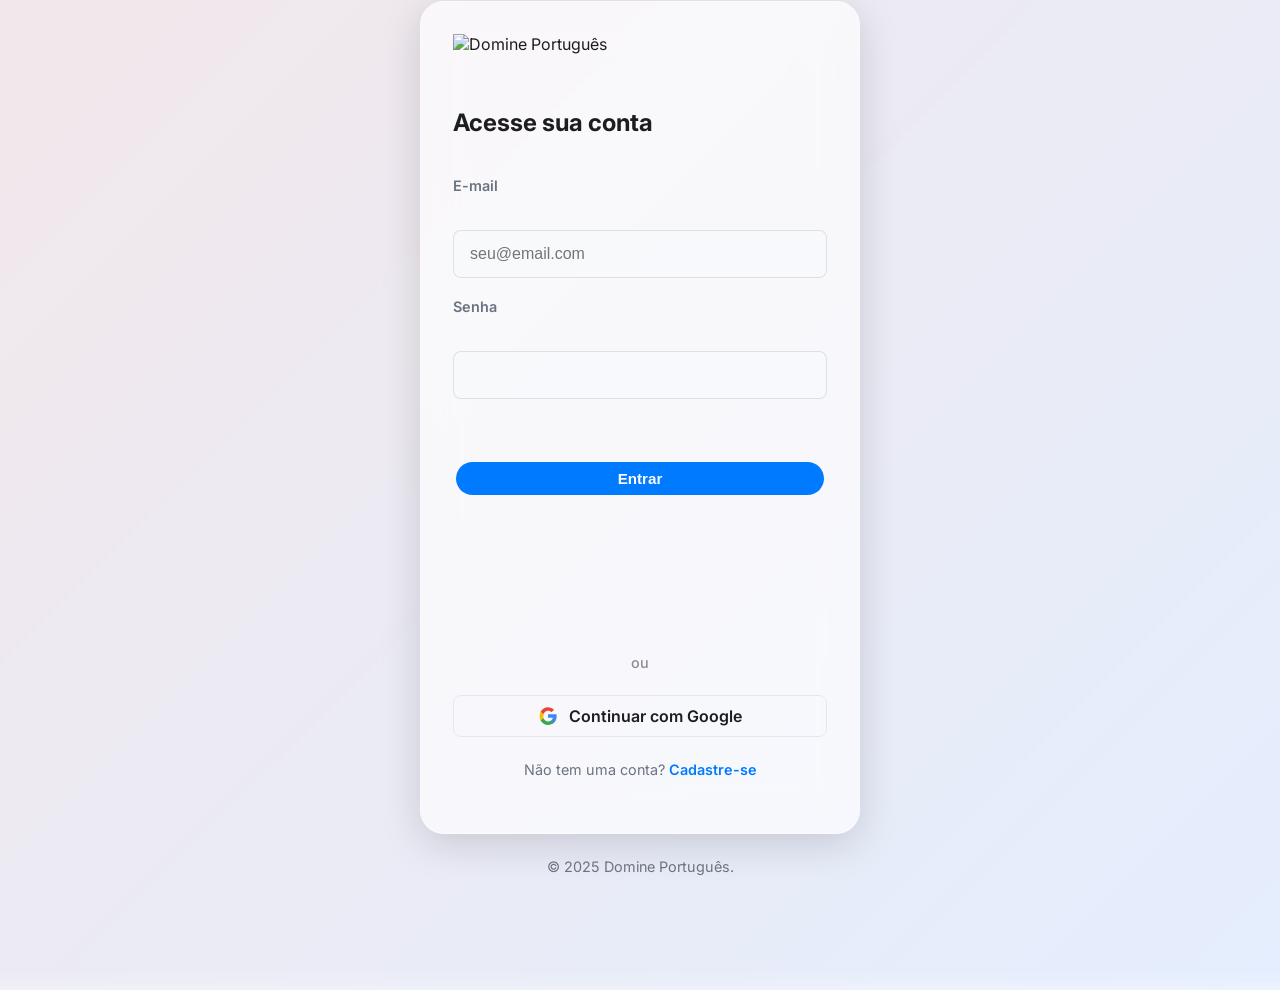
==== login.html @ 1637cabb "1151" ====
<!DOCTYPE html>
<html lang="pt-br">
<head>
  <meta charset="UTF-8"/>
  <meta name="viewport" content="width=device-width, initial-scale=1"/>
  <title>Domine Português - Login</title>
  <link href="https://fonts.googleapis.com/css2?family=Inter:wght@400;500;600;700&display=swap" rel="stylesheet"/>
  
  <style>
    /* --- 
      iOS "26" - GLASS PANEL THEME (v8 - Impeccable & Corrigido)
    --- */

    :root {
      /* Paleta de Cores (Light Theme) */
      --bg-base: #f7f9fc;      /* Fundo da página (Cinza claro) */
      --bg-panel: #ffffff;    /* Fundo dos cards, sidebar */
      --border: #e5e7eb;      /* Borda sutil */
      
      --text-primary: #1d1d1f;   /* Texto (preto iOS) */
      --text-secondary: #6b7280; /* Texto (cinza) */
      
      /* Cor de Destaque (Accent) */
      --accent: #007aff; /* Azul Clássico iOS */
      --accent-hover: #0071e6;
      --accent-light-bg: #f0f7ff; /* Fundo de hover/ativo */

      /* Cores de Feedback */
      --success: #34c759; /* Verde iOS */
      --danger: #ff3b30; /* Vermelho iOS */

      /* Métricas de UI */
      --radius-sm: 8px;
      --radius-md: 12px;
      --radius-lg: 24px; /* Para o painel de login */
      --radius-full: 99px;
      --shadow: 0 4px 12px rgba(0, 0, 0, 0.05), 0 1px 3px rgba(0,0,0,0.08);
      --shadow-glass: 0 10px 40px rgba(0, 0, 0, 0.15);
      --transition: all 0.2s ease-out;
    }

    /* --- Base e Reset --- */
    *, *::before, *::after {
      box-sizing: border-box;
    }

    html, body {
      height: 100%;
    }

    body {
      font-family: 'Inter', -apple-system, BlinkMacSystemFont, "Segoe UI", Roboto, sans-serif;
      margin: 0;
      background-color: var(--bg-base);
      color: var(--text-primary);
      -webkit-font-smoothing: antialiased;
      -moz-osx-font-smoothing: grayscale;
    }

    /* --- LOGIN "GLASS PANEL" (Estilo iOS) --- */
    body#page-login, body#page-register {
      display: flex;
      flex-direction: column; /* Alinha o footer abaixo */
      align-items: center;
      justify-content: center;
      min-height: 100%;
      padding: 24px;
      overflow: hidden; /* Para o painel não vazar */
      position: relative;
    }

    .login-wallpaper {
      position: absolute;
      top: -10%;
      left: -10%;
      width: 120%;
      height: 120%;
      /* Fundo gradiente sutil estilo wallpaper iOS */
      background: linear-gradient(135deg, #f3e7e9 0%, #e3eeff 100%);
      /* Efeito de blur no próprio wallpaper */
      filter: blur(10px);
      z-index: 1;
    }

    .login-glass-panel {
      width: 100%;
      max-width: 440px;
      margin: 0 auto; /* Centraliza */
      position: relative;
      z-index: 2;
      
      /* Efeito "Frosted Glass" (MAIS GLASS) */
      background: rgba(255, 255, 255, 0.65);
      backdrop-filter: blur(25px);
      -webkit-backdrop-filter: blur(25px);
      border: 1px solid rgba(255, 255, 255, 0.4);
      
      border-radius: var(--radius-lg);
      box-shadow: var(--shadow-glass);
      padding: 32px 32px 40px 32px;
    }

    .login-logo {
      display: block;
      height: 50px;
      width: auto;
      margin: 0 auto 24px auto;
      filter: none; /* Logo azul original */
    }

    .hidden { display: none; }

    /* Grupo de formulário para espaçamento correto */
    .login-form {
      padding: 0;
      display: flex;
      flex-direction: column;
      gap: 20px; /* Mais "respiro" entre os campos */
    }

    .form-group {
      display: flex;
      flex-direction: column;
      gap: 8px; /* Espaço entre label e input */
    }

    .login-form label {
      font-weight: 600;
      font-size: 0.9rem;
      color: var(--text-secondary);
    }

    .login-form input {
      padding: 14px 16px;
      border-radius: var(--radius-sm);
      border: 1px solid rgba(0, 0, 0, 0.1);
      font-size: 1rem;
      color: var(--text-primary);
      /* Fundo sutilmente transparente */
      background: rgba(247, 249, 252, 0.8);
      transition: var(--transition);
    }

    .login-form input:focus {
      outline: none;
      background: var(--bg-light);
      border-color: var(--accent);
      box-shadow: 0 0 0 3px rgba(0, 122, 255, 0.2);
    }

    /* Abas (Estilo "Pílula" iOS) */
    .tab-buttons {
      display: grid;
      grid-template-columns: 1fr 1fr;
      background: rgba(229, 231, 235, 0.7);
      border-radius: var(--radius-full);
      padding: 4px;
      margin-bottom: 24px;
    }

    .tab-buttons button {
      background: transparent;
      border: 0;
      border-radius: var(--radius-full);
      padding: 10px 16px;
      font-size: 0.95rem;
      font-weight: 600;
      color: var(--text-secondary);
      cursor: pointer;
      user-select: none;
      transition: var(--transition);
    }

    .tab-buttons button:hover:not(.tab-active) {
      color: var(--text-primary);
    }

    .tab-buttons .tab-active {
      background: var(--bg-light);
      color: var(--text-primary);
      box-shadow: 0 2px 4px rgba(0,0,0,0.05);
    }

    /* --- Botões de Ação --- */
    .btn-primary {
      background: var(--accent);
      color: #ffffff;
      padding: 12px 24px;
      font-weight: 600; /* Peso de fonte iOS */
      font-size: 1rem;
      border-radius: var(--radius-sm);
      border: none;
      cursor: pointer;
      margin-top: 10px;
      user-select: none;
      transition: var(--transition);
    }

    .btn-primary:hover {
      background: var(--accent-hover);
      transform: translateY(-2px);
      box-shadow: 0 4px 15px rgba(0, 122, 255, 0.2);
    }

    .btn-primary:active {
      transform: scale(0.98);
      box-shadow: none;
    }

    /* Botão Google (Corrigido) */
    .btn-google {
      display: flex;
      align-items: center;
      justify-content: center;
      gap: 12px;
      width: 100%;
      padding: 10px 16px;
      background-color: var(--bg-light);
      color: var(--text-primary);
      border: 1px solid var(--border);
      border-radius: var(--radius-sm);
      font-family: 'Roboto', 'Inter', sans-serif;
      font-size: 1rem;
      font-weight: 600;
      cursor: pointer;
      transition: var(--transition);
    }
    .btn-google:hover {
      background-color: var(--bg-base);
      border-color: #b0b0b0;
    }
    .btn-google:active { transform: scale(0.98); }
    .btn-google svg { width: 18px; height: 18px; }

    .form-divider {
      text-align: center;
      color: var(--text-secondary);
      opacity: 0.8;
      margin: 24px 0; /* Espaçamento corrigido */
      font-size: 0.9rem;
      font-weight: 500;
    }

    /* Link para outra página */
    .form-link {
      text-align: center;
      margin-top: 24px;
      font-size: 0.9rem;
      color: var(--text-secondary);
    }
    .form-link a {
      color: var(--accent);
      font-weight: 600;
      text-decoration: none;
    }
    .form-link a:hover {
      text-decoration: underline;
    }

    /* --- Rodapé --- */
    .dp-footer {
      width: 100%;
      text-align: center;
      padding: 24px;
      color: var(--text-secondary);
      font-size: 0.9rem;
      position: relative;
      z-index: 2;
    }
    
    /* --- CSS do APP (para não quebrar o index.html) --- */
    body#page-app {
      background: var(--bg-base); /* Fundo cinza */
      color: var(--text-primary);
    }

    #app {
      display: flex;
      flex-direction: row; /* Sidebar e Conteúdo lado a lado */
      min-height: 100vh; 
      user-select: none;
    }

    .sidebar {
      width: 260px;
      background: var(--bg-panel); /* Branca */
      border-right: 1px solid var(--border);
      display: flex;
      flex-direction: column;
      justify-content: space-between; /* Empurra o footer para baixo */
      padding: 24px 16px;
      height: 100vh;
      position: sticky;
      top: 0; 
      flex-shrink: 0;
    }

    .sidebar-logo {
      display: block;
      height: 48px;
      width: auto;
      margin: 0 auto 32px auto;
      filter: none; /* Logo azul original */
    }

    .sidebar-nav a {
      text-decoration: none;
      color: var(--text-secondary);
      display: flex;
      align-items: center;
      padding: 12px 16px;
      border-radius: var(--radius-sm);
      font-weight: 600;
      font-size: 0.95rem;
      margin-bottom: 8px;
      gap: 12px;
      transition: var(--transition);
      cursor: pointer;
    }
    .sidebar-nav a svg {
      width: 20px;
      height: 20px;
      flex-shrink: 0;
      stroke-width: 2;
    }
    .sidebar-nav a:hover {
      background: var(--bg-base);
      color: var(--text-primary);
    }
    .sidebar-nav a.active {
      background: var(--accent); /* "Pílula" sólida estilo iOS */
      color: #ffffff; /* Texto branco */
      font-weight: 700;
    }

    .sidebar-footer {
      display: flex;
      flex-direction: column;
      gap: 16px;
    }
    .sidebar-profile {
      display: flex;
      align-items: center;
      gap: 12px;
      padding: 8px;
      border-radius: var(--radius-sm);
      transition: var(--transition);
    }
    .sidebar-profile:hover {
      background: var(--bg-base);
    }
    .sidebar-avatar {
      width: 40px;
      height: 40px;
      font-weight: 700;
      font-size: 1.1rem;
      color: #ffffff;
      background: var(--accent);
      border-radius: 50%;
      display: flex;
      align-items: center;
      justify-content: center;
      flex-shrink: 0;
    }
    .sidebar-info {
      display: flex;
      flex-direction: column;
      line-height: 1.4;
      overflow: hidden;
    }
    .sidebar-info .user-name {
      font-weight: 600;
      font-size: 0.9rem;
      color: var(--text-primary);
      white-space: nowrap;
      text-overflow: ellipsis;
      overflow: hidden;
    }
    .sidebar-info .user-role {
      font-size: 0.85rem;
      color: var(--text-secondary);
    }

    .btn-logout {
      background: var(--bg-base);
      color: var(--text-secondary);
      border: 1px solid var(--border);
      border-radius: var(--radius-sm);
      padding: 10px;
      font-weight: 600;
      cursor: pointer;
      transition: var(--transition);
    }
    .btn-logout:hover {
      background: #f0f0f0;
      color: var(--text-primary);
      border-color: #d0d0d0;
    }

    .main-content {
      flex: 1; /* Ocupa todo o espaço restante */
      padding: 48px 64px; /* AREJADO */
      overflow-y: auto;
      max-width: 1200px; /* Limite de largura (Estilo Notion) */
      margin: 0 auto; /* Centraliza o conteúdo */
    }

    .main-header {
      font-size: 2rem; /* Maior */
      font-weight: 700;
      color: var(--text-primary);
      margin-bottom: 32px;
    }

    .dp-card {
      background: var(--bg-light);
      border: 1px solid var(--border);
      border-radius: var(--radius-md);
      padding: 24px;
      margin-bottom: 24px;
      box-shadow: none;
      transition: var(--transition);
    }
    .dp-card:hover {
      border-color: #d0d0d0;
      box-shadow: var(--shadow);
    }
    .dp-card-title {
      font-weight: 600;
      font-size: 1.25rem;
      color: var(--text-primary);
      margin-bottom: 12px;
    }

    .table {
      width: 100%;
      border-collapse: collapse;
      background: var(--bg-light);
      border-radius: var(--radius-md);
      border: 1px solid var(--border);
      font-size: 0.95rem;
      margin-top: 16px;
      overflow: hidden;
    }
    .table th,
    .table td {
      padding: 14px 16px;
      border-bottom: 1px solid var(--border);
      color: var(--text-secondary);
      text-align: left;
    }
    .table th {
      background: var(--bg-base);
      color: var(--text-primary);
      font-weight: 600;
    }
    .table tr:hover {
      background: #fcfcfc;
    }

    .btn,
    .btn-primary,
    .btn-danger {
      padding: 8px 16px;
      border-radius: var(--radius-full);
      font-size: 0.95rem;
      font-weight: 600;
      cursor: pointer;
      border: none;
      margin: 3px;
      user-select: none;
      transition: var(--transition);
    }
    .btn {
      background: var(--accent-light-bg);
      color: var(--accent-hover);
    }
    .btn:hover { background: rgba(0, 122, 255, 0.2); }
    .btn-danger {
      background: rgba(255, 59, 48, 0.1);
      color: var(--danger);
    }
    .btn-danger:hover { background: rgba(255, 59, 48, 0.2); }

    .dp-code-badge {
      background: var(--bg-base);
      color: var(--text-secondary);
      border: 1px solid var(--border);
      font-size: 0.9em;
      font-family: monospace;
      padding: 3px 8px;
      border-radius: 7px;
      font-weight: 600;
    }

    /* --- Responsivo --- */
    @media (max-width: 1024px) {
      .main-content {
        padding: 32px;
        max-width: 100%; /* Ocupa tudo em telas menores */
      }
    }

    @media (max-width: 768px) {
      /* Layout de App vira "Mobile" */
      #app {
        flex-direction: column;
      }
      .sidebar {
        width: 100%;
        height: auto;
        position: static;
        flex-direction: row;
        justify-content: space-between;
        align-items: center;
        padding: 12px 16px;
      }
      .sidebar-logo {
        height: 36px;
        margin: 0;
      }
      .sidebar-footer, .sidebar-nav {
        display: none; /* Esconde para um menu hamburger futuro */
      }
      .main-content {
        padding: 24px 16px;
      }
      .main-header {
        font-size: 1.5rem;
      }

      /* Layout de Login vira "Mobile" */
      body#page-login {
        padding: 0;
      }
      .login-glass-panel {
        max-width: 100%;
        border-radius: 0;
        border: none;
        box-shadow: none;
        min-height: 100vh;
        justify-content: center;
        padding: 24px;
        background: rgba(255, 255, 255, 0.95); /* Menos transparência */
        backdrop-filter: blur(10px);
        -webkit-backdrop-filter: blur(10px);
      }
      .login-wallpaper {
        display: none; /* Remove o fundo complexo em mobile */
      }
    }
  </style>
</head>
<body id="page-login">

  <div class="login-wallpaper"></div>

  <main class="login-glass-panel">
    
    <img src="logo.jpg" alt="Domine Português" class="login-logo"/>
    
    <h2 class="login-title">Acesse sua conta</h2>

      <form id="loginForm" class="login-form" autocomplete="off">
      <div class="form-group">
        <label for="emailLogin">E-mail</label>
      	<input type="email" id="emailLogin" name="emailLogin" required autocomplete="username" placeholder="seu@email.com"/>
      </div>
      <div class="form-group">
        <label for="passwordLogin">Senha</label>
      	<input type="password" id="passwordLogin" name="passwordLogin" required autocomplete="current-password"/>
      </div>
    	<button type="submit" class="btn-primary">Entrar</button>
    	<p class="error-msg" id="loginError"></p>
    </form>
    
    <p class="form-divider">ou</p>

    <button id="googleLoginBtn" class="btn-google">
      <svg width="18" height="18" viewBox="0 0 18 18" fill="none" xmlns="http://www.w3.org/2000/svg">
        <path d="M17.64 9.20455C17.64 8.56682 17.5827 7.95273 17.4764 7.36364H9V10.845H13.8436C13.635 11.97 13.0009 12.9232 12.0477 13.5609V15.8195H14.9564C16.6582 14.2527 17.64 11.9455 17.64 9.20455Z" fill="#4285F4"/>
        <path d="M9 18C11.43 18 13.4673 17.1941 14.9564 15.8195L12.0477 13.5609C11.2418 14.1014 10.2109 14.4205 9 14.4205C6.96273 14.4205 5.22091 13.0173 4.63909 11.1668H1.61636V13.5009C3.10636 16.2659 5.82273 18 9 18Z" fill="#34A853"/>
        <path d="M4.63909 11.1668C4.43091 10.5291 4.31591 9.84545 4.31591 9.13636C4.31591 8.42727 4.43091 7.74364 4.63909 7.10591V4.77182H1.61636C0.973636 6.00273 0.6 7.42591 0.6 9.13636C0.6 10.8468 0.973636 12.2695 1.61636 13.5005L4.63909 11.1668Z" fill="#FBBC05"/>
        <path d="M9 3.85227C10.3273 3.85227 11.5073 4.28818 12.4809 5.20591L15.0218 2.66455C13.4673 1.19727 11.43 0.272727 9 0.272727C5.82273 0.272727 3.10636 2.00727 1.61636 4.77227L4.63909 7.10591C5.22091 5.25545 6.96273 3.85227 9 3.85227Z" fill="#EA4335"/>
      </svg>
      <span>Continuar com Google</span>
    </button>
    
    <p class="form-link">
      Não tem uma conta? <a href="register.html">Cadastre-se</a>
    </p>
  </main>

  <footer class="dp-footer">
    © 2025 Domine Português.
  </footer>
  
  <script type="module" src="js/main.js"></script>
</body>
</html>
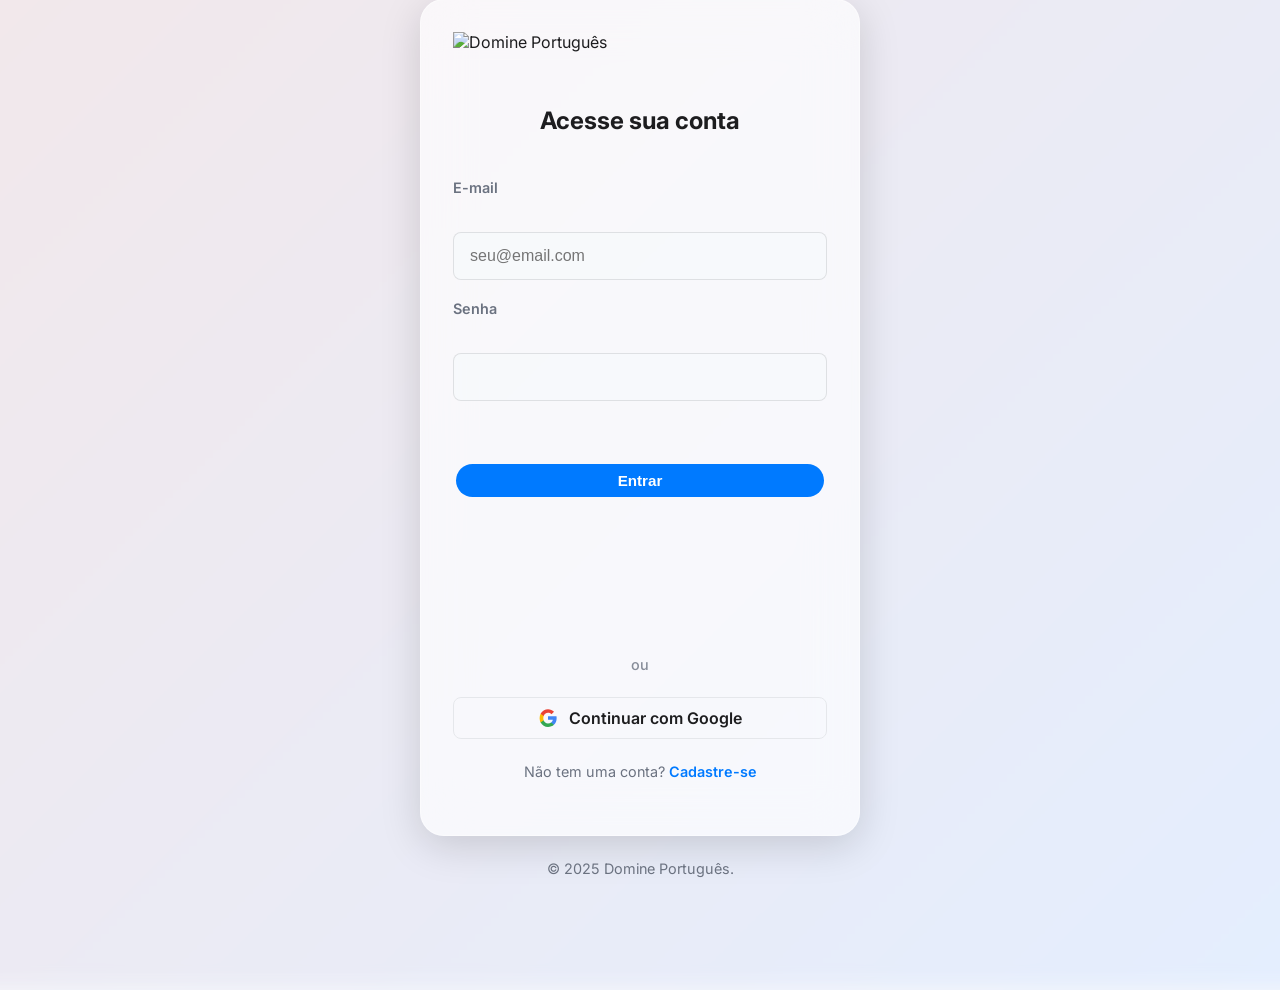
==== commit dcf40e27: "HFH" ====
--- a/login.html
+++ b/login.html
@@ -8,7 +8,7 @@
   
   <style>
     /* --- 
-      iOS "26" - GLASS PANEL THEME (v8 - Impeccable & Corrigido)
+      DESIGN PROFISSIONAL (v9 - CSS Embutido e Corrigido)
     --- */
 
     :root {
@@ -107,6 +107,14 @@
       margin: 0 auto 24px auto;
       filter: none; /* Logo azul original */
     }
+    
+    .login-title {
+      color: var(--text-primary);
+      font-size: 1.5rem;
+      font-weight: 700;
+      text-align: center;
+      margin: 0 0 24px 0;
+    }
 
     .hidden { display: none; }
 
@@ -240,7 +248,7 @@
       font-size: 0.9rem;
       font-weight: 500;
     }
-
+    
     /* Link para outra página */
     .form-link {
       text-align: center;
@@ -551,9 +559,7 @@
     }
   </style>
 </head>
-<body id="page-login">
-
-  <div class="login-wallpaper"></div>
+<body id="page-login"> <div class="login-wallpaper"></div>
 
   <main class="login-glass-panel">
     
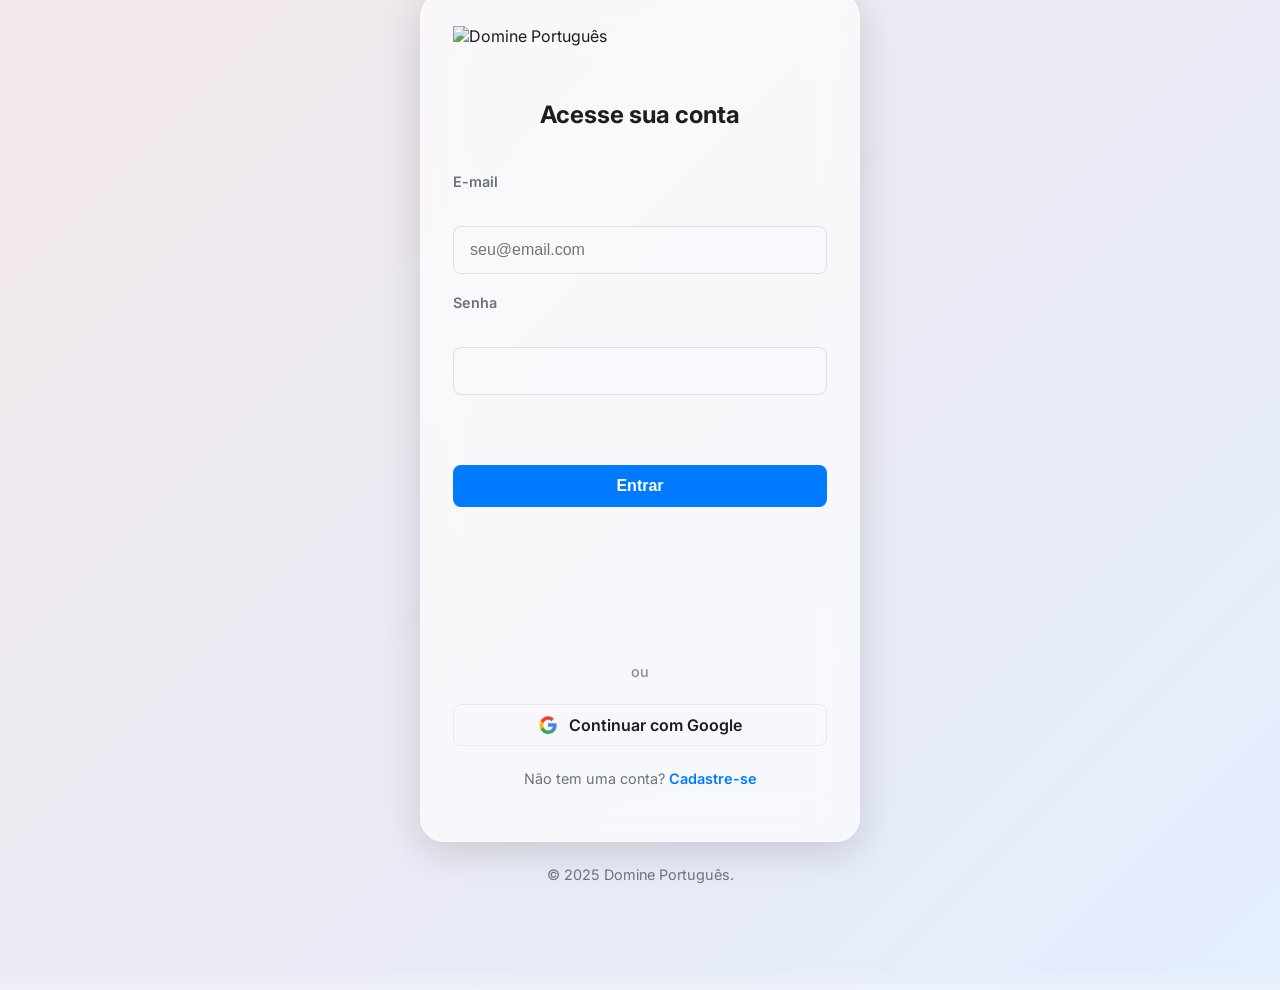
==== commit 144b3f35: "XXX" ====
--- a/login.html
+++ b/login.html
@@ -8,7 +8,7 @@
   
   <style>
     /* --- 
-      DESIGN PROFISSIONAL (v9 - CSS Embutido e Corrigido)
+      DESIGN IMPECÁVEL (v9 - CSS Embutido)
     --- */
 
     :root {
@@ -63,7 +63,7 @@
       flex-direction: column; /* Alinha o footer abaixo */
       align-items: center;
       justify-content: center;
-      min-height: 100%;
+      min-height: 100vh;
       padding: 24px;
       overflow: hidden; /* Para o painel não vazar */
       position: relative;
@@ -276,269 +276,58 @@
       z-index: 2;
     }
     
-    /* --- CSS do APP (para não quebrar o index.html) --- */
-    body#page-app {
-      background: var(--bg-base); /* Fundo cinza */
-      color: var(--text-primary);
-    }
-
-    #app {
-      display: flex;
-      flex-direction: row; /* Sidebar e Conteúdo lado a lado */
-      min-height: 100vh; 
-      user-select: none;
-    }
-
-    .sidebar {
-      width: 260px;
-      background: var(--bg-panel); /* Branca */
-      border-right: 1px solid var(--border);
-      display: flex;
-      flex-direction: column;
-      justify-content: space-between; /* Empurra o footer para baixo */
-      padding: 24px 16px;
-      height: 100vh;
-      position: sticky;
-      top: 0; 
-      flex-shrink: 0;
-    }
-
-    .sidebar-logo {
-      display: block;
-      height: 48px;
-      width: auto;
-      margin: 0 auto 32px auto;
-      filter: none; /* Logo azul original */
-    }
-
-    .sidebar-nav a {
-      text-decoration: none;
-      color: var(--text-secondary);
-      display: flex;
-      align-items: center;
-      padding: 12px 16px;
-      border-radius: var(--radius-sm);
-      font-weight: 600;
-      font-size: 0.95rem;
-      margin-bottom: 8px;
-      gap: 12px;
-      transition: var(--transition);
-      cursor: pointer;
-    }
-    .sidebar-nav a svg {
-      width: 20px;
-      height: 20px;
-      flex-shrink: 0;
-      stroke-width: 2;
-    }
-    .sidebar-nav a:hover {
-      background: var(--bg-base);
-      color: var(--text-primary);
-    }
-    .sidebar-nav a.active {
-      background: var(--accent); /* "Pílula" sólida estilo iOS */
-      color: #ffffff; /* Texto branco */
-      font-weight: 700;
-    }
-
-    .sidebar-footer {
-      display: flex;
-      flex-direction: column;
-      gap: 16px;
-    }
-    .sidebar-profile {
-      display: flex;
-      align-items: center;
-      gap: 12px;
-      padding: 8px;
-      border-radius: var(--radius-sm);
-      transition: var(--transition);
-    }
-    .sidebar-profile:hover {
-      background: var(--bg-base);
-    }
-    .sidebar-avatar {
-      width: 40px;
-      height: 40px;
-      font-weight: 700;
-      font-size: 1.1rem;
-      color: #ffffff;
-      background: var(--accent);
-      border-radius: 50%;
-      display: flex;
-      align-items: center;
-      justify-content: center;
-      flex-shrink: 0;
-    }
-    .sidebar-info {
-      display: flex;
-      flex-direction: column;
-      line-height: 1.4;
-      overflow: hidden;
-    }
-    .sidebar-info .user-name {
-      font-weight: 600;
-      font-size: 0.9rem;
-      color: var(--text-primary);
-      white-space: nowrap;
-      text-overflow: ellipsis;
-      overflow: hidden;
-    }
-    .sidebar-info .user-role {
-      font-size: 0.85rem;
-      color: var(--text-secondary);
-    }
-
-    .btn-logout {
-      background: var(--bg-base);
-      color: var(--text-secondary);
-      border: 1px solid var(--border);
-      border-radius: var(--radius-sm);
-      padding: 10px;
-      font-weight: 600;
-      cursor: pointer;
-      transition: var(--transition);
-    }
-    .btn-logout:hover {
-      background: #f0f0f0;
-      color: var(--text-primary);
-      border-color: #d0d0d0;
-    }
-
-    .main-content {
-      flex: 1; /* Ocupa todo o espaço restante */
-      padding: 48px 64px; /* AREJADO */
-      overflow-y: auto;
-      max-width: 1200px; /* Limite de largura (Estilo Notion) */
-      margin: 0 auto; /* Centraliza o conteúdo */
-    }
-
-    .main-header {
-      font-size: 2rem; /* Maior */
-      font-weight: 700;
-      color: var(--text-primary);
-      margin-bottom: 32px;
-    }
-
-    .dp-card {
-      background: var(--bg-light);
-      border: 1px solid var(--border);
-      border-radius: var(--radius-md);
-      padding: 24px;
-      margin-bottom: 24px;
-      box-shadow: none;
-      transition: var(--transition);
-    }
-    .dp-card:hover {
-      border-color: #d0d0d0;
-      box-shadow: var(--shadow);
-    }
-    .dp-card-title {
-      font-weight: 600;
-      font-size: 1.25rem;
-      color: var(--text-primary);
-      margin-bottom: 12px;
-    }
-
-    .table {
-      width: 100%;
-      border-collapse: collapse;
-      background: var(--bg-light);
-      border-radius: var(--radius-md);
-      border: 1px solid var(--border);
-      font-size: 0.95rem;
-      margin-top: 16px;
-      overflow: hidden;
-    }
+    /* --- CSS do APP (Apenas para este CSS não quebrar) --- */
+    body#page-app { }
+    #app { }
+    .sidebar { }
+    .sidebar-logo { }
+    .sidebar-nav a { }
+    .sidebar-nav a svg { }
+    .sidebar-nav a:hover { }
+    .sidebar-nav a.active { }
+    .sidebar-footer { }
+    .sidebar-profile { }
+    .sidebar-profile:hover { }
+    .sidebar-avatar { }
+    .sidebar-info { }
+    .sidebar-info .user-name { }
+    .sidebar-info .user-role { }
+    .btn-logout { }
+    .btn-logout:hover { }
+    .main-content { }
+    .main-header { }
+    .dp-card { }
+    .dp-card:hover { }
+    .dp-card-title { }
+    .table { }
     .table th,
-    .table td {
-      padding: 14px 16px;
-      border-bottom: 1px solid var(--border);
-      color: var(--text-secondary);
-      text-align: left;
-    }
-    .table th {
-      background: var(--bg-base);
-      color: var(--text-primary);
-      font-weight: 600;
-    }
-    .table tr:hover {
-      background: #fcfcfc;
-    }
-
+    .table td { }
+    .table th { }
+    .table tr:hover { }
     .btn,
     .btn-primary,
-    .btn-danger {
-      padding: 8px 16px;
-      border-radius: var(--radius-full);
-      font-size: 0.95rem;
-      font-weight: 600;
-      cursor: pointer;
-      border: none;
-      margin: 3px;
-      user-select: none;
-      transition: var(--transition);
-    }
-    .btn {
-      background: var(--accent-light-bg);
-      color: var(--accent-hover);
-    }
-    .btn:hover { background: rgba(0, 122, 255, 0.2); }
-    .btn-danger {
-      background: rgba(255, 59, 48, 0.1);
-      color: var(--danger);
-    }
-    .btn-danger:hover { background: rgba(255, 59, 48, 0.2); }
-
-    .dp-code-badge {
-      background: var(--bg-base);
-      color: var(--text-secondary);
-      border: 1px solid var(--border);
-      font-size: 0.9em;
-      font-family: monospace;
-      padding: 3px 8px;
-      border-radius: 7px;
-      font-weight: 600;
-    }
+    .btn-danger { }
+    .btn { }
+    .btn:hover { }
+    .btn-danger { }
+    .btn-danger:hover { }
+    .dp-code-badge { }
 
     /* --- Responsivo --- */
     @media (max-width: 1024px) {
-      .main-content {
-        padding: 32px;
-        max-width: 100%; /* Ocupa tudo em telas menores */
-      }
+      .main-content { }
     }
 
     @media (max-width: 768px) {
-      /* Layout de App vira "Mobile" */
-      #app {
-        flex-direction: column;
-      }
-      .sidebar {
-        width: 100%;
-        height: auto;
-        position: static;
-        flex-direction: row;
-        justify-content: space-between;
-        align-items: center;
-        padding: 12px 16px;
-      }
-      .sidebar-logo {
-        height: 36px;
-        margin: 0;
-      }
-      .sidebar-footer, .sidebar-nav {
-        display: none; /* Esconde para um menu hamburger futuro */
-      }
-      .main-content {
-        padding: 24px 16px;
-      }
-      .main-header {
-        font-size: 1.5rem;
-      }
+      #app { }
+      .sidebar { }
+      .sidebar-logo { }
+      .sidebar-footer, .sidebar-nav { }
+      .main-content { }
+      .main-header { }
 
       /* Layout de Login vira "Mobile" */
-      body#page-login {
+      body#page-login, body#page-register {
         padding: 0;
       }
       .login-glass-panel {
@@ -559,7 +348,9 @@
     }
   </style>
 </head>
-<body id="page-login"> <div class="login-wallpaper"></div>
+<body id="page-login">
+
+  <div class="login-wallpaper"></div>
 
   <main class="login-glass-panel">
     
@@ -601,6 +392,151 @@
     © 2025 Domine Português.
   </footer>
   
-  <script type="module" src="js/main.js"></script>
+  <script type="module">
+    // --- MÓDULO DE FIREBASE ---
+    import { initializeApp } from "https://www.gstatic.com/firebasejs/9.15.0/firebase-app.js";
+    import { 
+      getAuth, 
+      GoogleAuthProvider, 
+      signInWithPopup, 
+      createUserWithEmailAndPassword, 
+      signInWithEmailAndPassword, 
+      signOut, 
+      onAuthStateChanged 
+    } from "https://www.gstatic.com/firebasejs/9.15.0/firebase-auth.js";
+    import { 
+      getFirestore, 
+      doc, 
+      setDoc, 
+      getDoc, 
+      collection, 
+      getDocs, 
+      where, 
+      query, 
+      updateDoc, 
+      arrayUnion 
+    } from "https://www.gstatic.com/firebasejs/9.15.0/firebase-firestore.js";
+
+    const firebaseConfig = {
+      apiKey: "AIzaSyCCiWKDMJ9LkBa_9OLauUNFJ9_TPC60h4o",
+      authDomain: "domine-portugues.firebaseapp.com",
+      projectId: "domine-portugues",
+      storageBucket: "domine-portugues.firebasestorage.app",
+      messagingSenderId: "717323019793",
+      appId: "1:717323019793:web:46c0baaae240b17dbdf3b0",
+      measurementId: "G-WXQNKS0VY7"
+    };
+
+    const fbApp = initializeApp(firebaseConfig);
+    const auth = getAuth(fbApp);
+    const db = getFirestore(fbApp);
+
+    // --- MÓDULO DE STORE (Banco de Dados) ---
+    async function getUserProfile(uid) {
+      const userRef = doc(db, 'users', uid);
+      const userSnap = await getDoc(userRef);
+      return userSnap.exists() ? userSnap.data() : null;
+    }
+
+    async function createUserProfile(uid, name, email, role = 'aluno') {
+      const userRef = doc(db, 'users', uid);
+      await setDoc(userRef, { uid, name, email, role });
+      return { uid, name, email, role };
+    }
+
+    async function findTurmaByCode(code) {
+      const turmasRef = collection(db, 'turmas');
+      const q = query(turmasRef, where('code', '==', code));
+      const querySnapshot = await getDocs(q);
+      if (querySnapshot.empty) return null;
+      const doc = querySnapshot.docs[0];
+      return { id: doc.id, ...doc.data() };
+    }
+
+    async function addUserToTurma(turmaId, uid) {
+      const turmaRef = doc(db, 'turmas', turmaId);
+      await updateDoc(turmaRef, { alunos: arrayUnion(uid) });
+    }
+
+    // --- MÓDULO DE AUTH (Autenticação) ---
+    function onAuthCheck(callback) {
+      return onAuthStateChanged(auth, async (user) => {
+        if (user) {
+          let profile = await getUserProfile(user.uid);
+          if (!profile) {
+            profile = await createUserProfile(user.uid, user.displayName, user.email);
+          }
+          callback(profile);
+        } else {
+          callback(null);
+        }
+      });
+    }
+
+    async function login(email, password) {
+      await signInWithEmailAndPassword(auth, email, password);
+    }
+
+    async function loginWithGoogle() {
+      const provider = new GoogleAuthProvider();
+      const result = await signInWithPopup(auth, provider);
+      const user = result.user;
+      const profile = await getUserProfile(user.uid);
+      
+      if (profile) return null; // Já existe, só logar
+
+      // Usuário novo, pede código da turma
+      const code = prompt(`Bem-vindo, ${user.displayName}!\nÉ seu primeiro acesso.\n\nPor favor, insira o CÓDIGO DA TURMA:`);
+      if (!code) throw new Error('Cadastro cancelado.');
+
+      const turma = await findTurmaByCode(code.trim());
+      if (!turma) throw new Error('Código da turma inválido. Tente novamente.');
+
+      await createUserProfile(user.uid, user.displayName, user.email, 'aluno');
+      await addUserToTurma(turma.id, user.uid);
+      return null;
+    }
+
+    // --- MÓDULO DE MAIN (Lógica da Página) ---
+    document.addEventListener('DOMContentLoaded', () => {
+      if (document.body.id === 'page-login') {
+        initLoginPage();
+      }
+    });
+
+    function initLoginPage() {
+      console.log('Página de Login Carregada');
+      
+      onAuthCheck(user => {
+        if (user) location.href = 'index.html';
+      });
+
+      const loginForm = document.getElementById('loginForm');
+      const googleLoginBtn = document.getElementById('googleLoginBtn');
+      const errLogin = document.getElementById('loginError');
+
+      loginForm.onsubmit = async (e) => {
+        e.preventDefault();
+        errLogin.textContent = '';
+        const email = loginForm.emailLogin.value.trim();
+        const pwd = loginForm.passwordLogin.value.trim();
+        
+        try {
+          await login(email, pwd);
+        } catch (error) {
+          errLogin.textContent = 'Usuário ou senha incorretos.';
+        }
+      };
+      
+      googleLoginBtn.onclick = async () => {
+        errLogin.textContent = '';
+        try {
+          await loginWithGoogle();
+        } catch (error) {
+          errLogin.textContent = error.message;
+        }
+      };
+    }
+  </script>
 </body>
 </html>
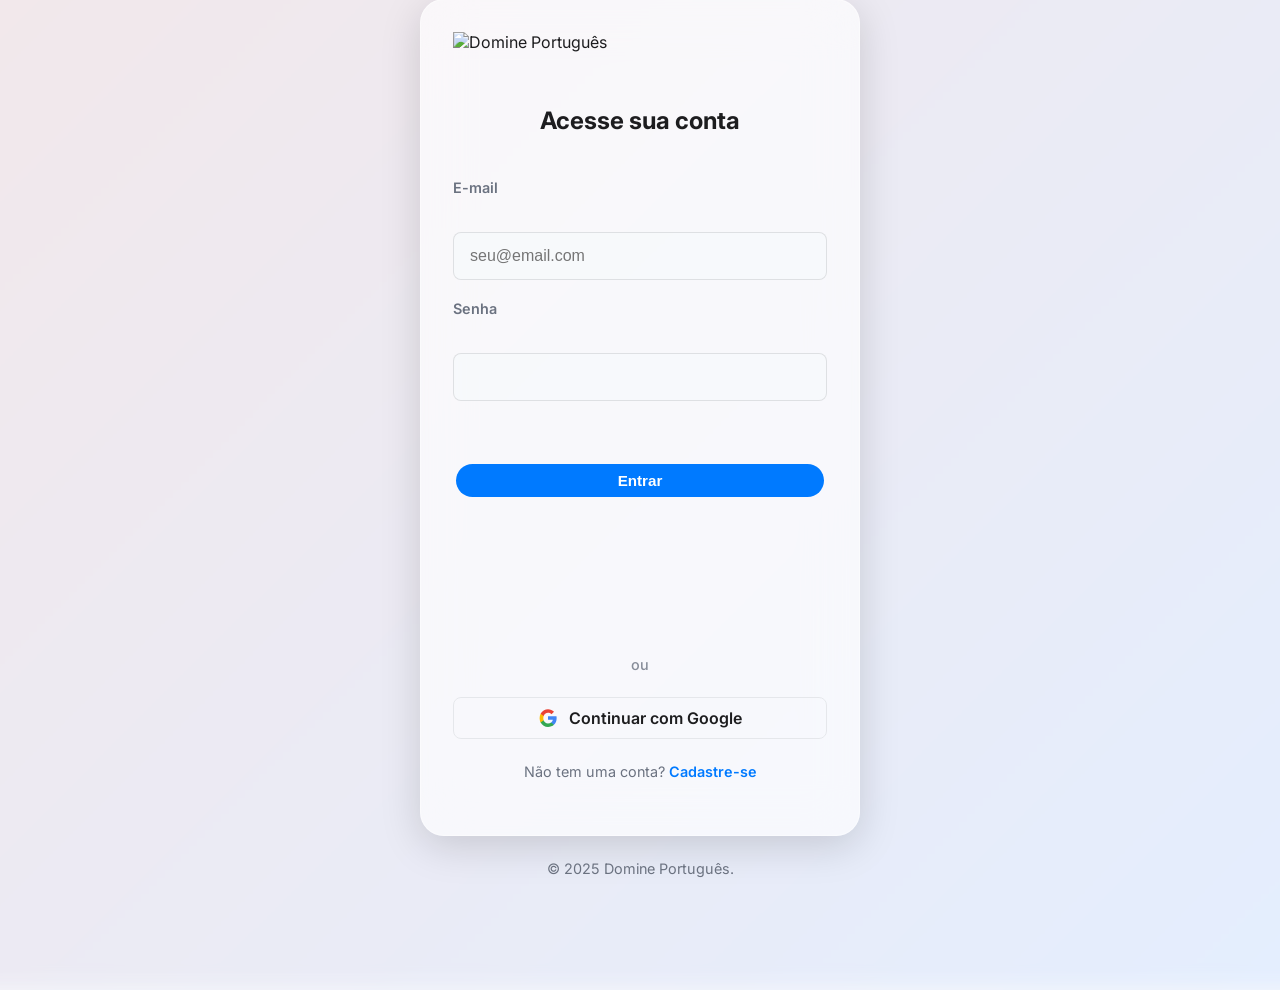
==== commit 58fd8a6c: "aaa" ====
--- a/login.html
+++ b/login.html
@@ -5,348 +5,7 @@
   <meta name="viewport" content="width=device-width, initial-scale=1"/>
   <title>Domine Português - Login</title>
   <link href="https://fonts.googleapis.com/css2?family=Inter:wght@400;500;600;700&display=swap" rel="stylesheet"/>
-  
-  <style>
-    /* --- 
-      DESIGN IMPECÁVEL (v9 - CSS Embutido)
-    --- */
-
-    :root {
-      /* Paleta de Cores (Light Theme) */
-      --bg-base: #f7f9fc;      /* Fundo da página (Cinza claro) */
-      --bg-panel: #ffffff;    /* Fundo dos cards, sidebar */
-      --border: #e5e7eb;      /* Borda sutil */
-      
-      --text-primary: #1d1d1f;   /* Texto (preto iOS) */
-      --text-secondary: #6b7280; /* Texto (cinza) */
-      
-      /* Cor de Destaque (Accent) */
-      --accent: #007aff; /* Azul Clássico iOS */
-      --accent-hover: #0071e6;
-      --accent-light-bg: #f0f7ff; /* Fundo de hover/ativo */
-
-      /* Cores de Feedback */
-      --success: #34c759; /* Verde iOS */
-      --danger: #ff3b30; /* Vermelho iOS */
-
-      /* Métricas de UI */
-      --radius-sm: 8px;
-      --radius-md: 12px;
-      --radius-lg: 24px; /* Para o painel de login */
-      --radius-full: 99px;
-      --shadow: 0 4px 12px rgba(0, 0, 0, 0.05), 0 1px 3px rgba(0,0,0,0.08);
-      --shadow-glass: 0 10px 40px rgba(0, 0, 0, 0.15);
-      --transition: all 0.2s ease-out;
-    }
-
-    /* --- Base e Reset --- */
-    *, *::before, *::after {
-      box-sizing: border-box;
-    }
-
-    html, body {
-      height: 100%;
-    }
-
-    body {
-      font-family: 'Inter', -apple-system, BlinkMacSystemFont, "Segoe UI", Roboto, sans-serif;
-      margin: 0;
-      background-color: var(--bg-base);
-      color: var(--text-primary);
-      -webkit-font-smoothing: antialiased;
-      -moz-osx-font-smoothing: grayscale;
-    }
-
-    /* --- LOGIN "GLASS PANEL" (Estilo iOS) --- */
-    body#page-login, body#page-register {
-      display: flex;
-      flex-direction: column; /* Alinha o footer abaixo */
-      align-items: center;
-      justify-content: center;
-      min-height: 100vh;
-      padding: 24px;
-      overflow: hidden; /* Para o painel não vazar */
-      position: relative;
-    }
-
-    .login-wallpaper {
-      position: absolute;
-      top: -10%;
-      left: -10%;
-      width: 120%;
-      height: 120%;
-      /* Fundo gradiente sutil estilo wallpaper iOS */
-      background: linear-gradient(135deg, #f3e7e9 0%, #e3eeff 100%);
-      /* Efeito de blur no próprio wallpaper */
-      filter: blur(10px);
-      z-index: 1;
-    }
-
-    .login-glass-panel {
-      width: 100%;
-      max-width: 440px;
-      margin: 0 auto; /* Centraliza */
-      position: relative;
-      z-index: 2;
-      
-      /* Efeito "Frosted Glass" (MAIS GLASS) */
-      background: rgba(255, 255, 255, 0.65);
-      backdrop-filter: blur(25px);
-      -webkit-backdrop-filter: blur(25px);
-      border: 1px solid rgba(255, 255, 255, 0.4);
-      
-      border-radius: var(--radius-lg);
-      box-shadow: var(--shadow-glass);
-      padding: 32px 32px 40px 32px;
-    }
-
-    .login-logo {
-      display: block;
-      height: 50px;
-      width: auto;
-      margin: 0 auto 24px auto;
-      filter: none; /* Logo azul original */
-    }
-    
-    .login-title {
-      color: var(--text-primary);
-      font-size: 1.5rem;
-      font-weight: 700;
-      text-align: center;
-      margin: 0 0 24px 0;
-    }
-
-    .hidden { display: none; }
-
-    /* Grupo de formulário para espaçamento correto */
-    .login-form {
-      padding: 0;
-      display: flex;
-      flex-direction: column;
-      gap: 20px; /* Mais "respiro" entre os campos */
-    }
-
-    .form-group {
-      display: flex;
-      flex-direction: column;
-      gap: 8px; /* Espaço entre label e input */
-    }
-
-    .login-form label {
-      font-weight: 600;
-      font-size: 0.9rem;
-      color: var(--text-secondary);
-    }
-
-    .login-form input {
-      padding: 14px 16px;
-      border-radius: var(--radius-sm);
-      border: 1px solid rgba(0, 0, 0, 0.1);
-      font-size: 1rem;
-      color: var(--text-primary);
-      /* Fundo sutilmente transparente */
-      background: rgba(247, 249, 252, 0.8);
-      transition: var(--transition);
-    }
-
-    .login-form input:focus {
-      outline: none;
-      background: var(--bg-light);
-      border-color: var(--accent);
-      box-shadow: 0 0 0 3px rgba(0, 122, 255, 0.2);
-    }
-
-    /* Abas (Estilo "Pílula" iOS) */
-    .tab-buttons {
-      display: grid;
-      grid-template-columns: 1fr 1fr;
-      background: rgba(229, 231, 235, 0.7);
-      border-radius: var(--radius-full);
-      padding: 4px;
-      margin-bottom: 24px;
-    }
-
-    .tab-buttons button {
-      background: transparent;
-      border: 0;
-      border-radius: var(--radius-full);
-      padding: 10px 16px;
-      font-size: 0.95rem;
-      font-weight: 600;
-      color: var(--text-secondary);
-      cursor: pointer;
-      user-select: none;
-      transition: var(--transition);
-    }
-
-    .tab-buttons button:hover:not(.tab-active) {
-      color: var(--text-primary);
-    }
-
-    .tab-buttons .tab-active {
-      background: var(--bg-light);
-      color: var(--text-primary);
-      box-shadow: 0 2px 4px rgba(0,0,0,0.05);
-    }
-
-    /* --- Botões de Ação --- */
-    .btn-primary {
-      background: var(--accent);
-      color: #ffffff;
-      padding: 12px 24px;
-      font-weight: 600; /* Peso de fonte iOS */
-      font-size: 1rem;
-      border-radius: var(--radius-sm);
-      border: none;
-      cursor: pointer;
-      margin-top: 10px;
-      user-select: none;
-      transition: var(--transition);
-    }
-
-    .btn-primary:hover {
-      background: var(--accent-hover);
-      transform: translateY(-2px);
-      box-shadow: 0 4px 15px rgba(0, 122, 255, 0.2);
-    }
-
-    .btn-primary:active {
-      transform: scale(0.98);
-      box-shadow: none;
-    }
-
-    /* Botão Google (Corrigido) */
-    .btn-google {
-      display: flex;
-      align-items: center;
-      justify-content: center;
-      gap: 12px;
-      width: 100%;
-      padding: 10px 16px;
-      background-color: var(--bg-light);
-      color: var(--text-primary);
-      border: 1px solid var(--border);
-      border-radius: var(--radius-sm);
-      font-family: 'Roboto', 'Inter', sans-serif;
-      font-size: 1rem;
-      font-weight: 600;
-      cursor: pointer;
-      transition: var(--transition);
-    }
-    .btn-google:hover {
-      background-color: var(--bg-base);
-      border-color: #b0b0b0;
-    }
-    .btn-google:active { transform: scale(0.98); }
-    .btn-google svg { width: 18px; height: 18px; }
-
-    .form-divider {
-      text-align: center;
-      color: var(--text-secondary);
-      opacity: 0.8;
-      margin: 24px 0; /* Espaçamento corrigido */
-      font-size: 0.9rem;
-      font-weight: 500;
-    }
-    
-    /* Link para outra página */
-    .form-link {
-      text-align: center;
-      margin-top: 24px;
-      font-size: 0.9rem;
-      color: var(--text-secondary);
-    }
-    .form-link a {
-      color: var(--accent);
-      font-weight: 600;
-      text-decoration: none;
-    }
-    .form-link a:hover {
-      text-decoration: underline;
-    }
-
-    /* --- Rodapé --- */
-    .dp-footer {
-      width: 100%;
-      text-align: center;
-      padding: 24px;
-      color: var(--text-secondary);
-      font-size: 0.9rem;
-      position: relative;
-      z-index: 2;
-    }
-    
-    /* --- CSS do APP (Apenas para este CSS não quebrar) --- */
-    body#page-app { }
-    #app { }
-    .sidebar { }
-    .sidebar-logo { }
-    .sidebar-nav a { }
-    .sidebar-nav a svg { }
-    .sidebar-nav a:hover { }
-    .sidebar-nav a.active { }
-    .sidebar-footer { }
-    .sidebar-profile { }
-    .sidebar-profile:hover { }
-    .sidebar-avatar { }
-    .sidebar-info { }
-    .sidebar-info .user-name { }
-    .sidebar-info .user-role { }
-    .btn-logout { }
-    .btn-logout:hover { }
-    .main-content { }
-    .main-header { }
-    .dp-card { }
-    .dp-card:hover { }
-    .dp-card-title { }
-    .table { }
-    .table th,
-    .table td { }
-    .table th { }
-    .table tr:hover { }
-    .btn,
-    .btn-primary,
-    .btn-danger { }
-    .btn { }
-    .btn:hover { }
-    .btn-danger { }
-    .btn-danger:hover { }
-    .dp-code-badge { }
-
-    /* --- Responsivo --- */
-    @media (max-width: 1024px) {
-      .main-content { }
-    }
-
-    @media (max-width: 768px) {
-      #app { }
-      .sidebar { }
-      .sidebar-logo { }
-      .sidebar-footer, .sidebar-nav { }
-      .main-content { }
-      .main-header { }
-
-      /* Layout de Login vira "Mobile" */
-      body#page-login, body#page-register {
-        padding: 0;
-      }
-      .login-glass-panel {
-        max-width: 100%;
-        border-radius: 0;
-        border: none;
-        box-shadow: none;
-        min-height: 100vh;
-        justify-content: center;
-        padding: 24px;
-        background: rgba(255, 255, 255, 0.95); /* Menos transparência */
-        backdrop-filter: blur(10px);
-        -webkit-backdrop-filter: blur(10px);
-      }
-      .login-wallpaper {
-        display: none; /* Remove o fundo complexo em mobile */
-      }
-    }
-  </style>
+  <link rel="stylesheet" href="style.css"/>
 </head>
 <body id="page-login">
 
@@ -392,151 +51,6 @@
     © 2025 Domine Português.
   </footer>
   
-  <script type="module">
-    // --- MÓDULO DE FIREBASE ---
-    import { initializeApp } from "https://www.gstatic.com/firebasejs/9.15.0/firebase-app.js";
-    import { 
-      getAuth, 
-      GoogleAuthProvider, 
-      signInWithPopup, 
-      createUserWithEmailAndPassword, 
-      signInWithEmailAndPassword, 
-      signOut, 
-      onAuthStateChanged 
-    } from "https://www.gstatic.com/firebasejs/9.15.0/firebase-auth.js";
-    import { 
-      getFirestore, 
-      doc, 
-      setDoc, 
-      getDoc, 
-      collection, 
-      getDocs, 
-      where, 
-      query, 
-      updateDoc, 
-      arrayUnion 
-    } from "https://www.gstatic.com/firebasejs/9.15.0/firebase-firestore.js";
-
-    const firebaseConfig = {
-      apiKey: "AIzaSyCCiWKDMJ9LkBa_9OLauUNFJ9_TPC60h4o",
-      authDomain: "domine-portugues.firebaseapp.com",
-      projectId: "domine-portugues",
-      storageBucket: "domine-portugues.firebasestorage.app",
-      messagingSenderId: "717323019793",
-      appId: "1:717323019793:web:46c0baaae240b17dbdf3b0",
-      measurementId: "G-WXQNKS0VY7"
-    };
-
-    const fbApp = initializeApp(firebaseConfig);
-    const auth = getAuth(fbApp);
-    const db = getFirestore(fbApp);
-
-    // --- MÓDULO DE STORE (Banco de Dados) ---
-    async function getUserProfile(uid) {
-      const userRef = doc(db, 'users', uid);
-      const userSnap = await getDoc(userRef);
-      return userSnap.exists() ? userSnap.data() : null;
-    }
-
-    async function createUserProfile(uid, name, email, role = 'aluno') {
-      const userRef = doc(db, 'users', uid);
-      await setDoc(userRef, { uid, name, email, role });
-      return { uid, name, email, role };
-    }
-
-    async function findTurmaByCode(code) {
-      const turmasRef = collection(db, 'turmas');
-      const q = query(turmasRef, where('code', '==', code));
-      const querySnapshot = await getDocs(q);
-      if (querySnapshot.empty) return null;
-      const doc = querySnapshot.docs[0];
-      return { id: doc.id, ...doc.data() };
-    }
-
-    async function addUserToTurma(turmaId, uid) {
-      const turmaRef = doc(db, 'turmas', turmaId);
-      await updateDoc(turmaRef, { alunos: arrayUnion(uid) });
-    }
-
-    // --- MÓDULO DE AUTH (Autenticação) ---
-    function onAuthCheck(callback) {
-      return onAuthStateChanged(auth, async (user) => {
-        if (user) {
-          let profile = await getUserProfile(user.uid);
-          if (!profile) {
-            profile = await createUserProfile(user.uid, user.displayName, user.email);
-          }
-          callback(profile);
-        } else {
-          callback(null);
-        }
-      });
-    }
-
-    async function login(email, password) {
-      await signInWithEmailAndPassword(auth, email, password);
-    }
-
-    async function loginWithGoogle() {
-      const provider = new GoogleAuthProvider();
-      const result = await signInWithPopup(auth, provider);
-      const user = result.user;
-      const profile = await getUserProfile(user.uid);
-      
-      if (profile) return null; // Já existe, só logar
-
-      // Usuário novo, pede código da turma
-      const code = prompt(`Bem-vindo, ${user.displayName}!\nÉ seu primeiro acesso.\n\nPor favor, insira o CÓDIGO DA TURMA:`);
-      if (!code) throw new Error('Cadastro cancelado.');
-
-      const turma = await findTurmaByCode(code.trim());
-      if (!turma) throw new Error('Código da turma inválido. Tente novamente.');
-
-      await createUserProfile(user.uid, user.displayName, user.email, 'aluno');
-      await addUserToTurma(turma.id, user.uid);
-      return null;
-    }
-
-    // --- MÓDULO DE MAIN (Lógica da Página) ---
-    document.addEventListener('DOMContentLoaded', () => {
-      if (document.body.id === 'page-login') {
-        initLoginPage();
-      }
-    });
-
-    function initLoginPage() {
-      console.log('Página de Login Carregada');
-      
-      onAuthCheck(user => {
-        if (user) location.href = 'index.html';
-      });
-
-      const loginForm = document.getElementById('loginForm');
-      const googleLoginBtn = document.getElementById('googleLoginBtn');
-      const errLogin = document.getElementById('loginError');
-
-      loginForm.onsubmit = async (e) => {
-        e.preventDefault();
-        errLogin.textContent = '';
-        const email = loginForm.emailLogin.value.trim();
-        const pwd = loginForm.passwordLogin.value.trim();
-        
-        try {
-          await login(email, pwd);
-        } catch (error) {
-          errLogin.textContent = 'Usuário ou senha incorretos.';
-        }
-      };
-      
-      googleLoginBtn.onclick = async () => {
-        errLogin.textContent = '';
-        try {
-          await loginWithGoogle();
-        } catch (error) {
-          errLogin.textContent = error.message;
-        }
-      };
-    }
-  </script>
+  <script type="module" src="js/main.js"></script>
 </body>
 </html>
--- a/style.css
+++ b/style.css
@@ -0,0 +1,555 @@
+/* --- 
+  DESIGN IMPECÁVEL (v9 - CSS Externo)
+--- */
+
+:root {
+  /* Paleta de Cores (Light Theme) */
+  --bg-base: #f7f9fc;      /* Fundo da página (Cinza claro) */
+  --bg-panel: #ffffff;    /* Fundo dos cards, sidebar */
+  --border: #e5e7eb;      /* Borda sutil */
+  
+  --text-primary: #1d1d1f;   /* Texto (preto iOS) */
+  --text-secondary: #6b7280; /* Texto (cinza) */
+  
+  /* Cor de Destaque (Accent) */
+  --accent: #007aff; /* Azul Clássico iOS */
+  --accent-hover: #0071e6;
+  --accent-light-bg: #f0f7ff; /* Fundo de hover/ativo */
+
+  /* Cores de Feedback */
+  --success: #34c759; /* Verde iOS */
+  --danger: #ff3b30; /* Vermelho iOS */
+
+  /* Métricas de UI */
+  --radius-sm: 8px;
+  --radius-md: 12px;
+  --radius-lg: 24px; /* Para o painel de login */
+  --radius-full: 99px;
+  --shadow: 0 4px 12px rgba(0, 0, 0, 0.05), 0 1px 3px rgba(0,0,0,0.08);
+  --shadow-glass: 0 10px 40px rgba(0, 0, 0, 0.15);
+  --transition: all 0.2s ease-out;
+}
+
+/* --- Base e Reset --- */
+*, *::before, *::after {
+  box-sizing: border-box;
+}
+
+html, body {
+  height: 100%;
+}
+
+body {
+  font-family: 'Inter', -apple-system, BlinkMacSystemFont, "Segoe UI", Roboto, sans-serif;
+  margin: 0;
+  background-color: var(--bg-base);
+  color: var(--text-primary);
+  -webkit-font-smoothing: antialiased;
+  -moz-osx-font-smoothing: grayscale;
+}
+
+/* --- LOGIN "GLASS PANEL" (Estilo iOS) --- */
+body#page-login, body#page-register {
+  display: flex;
+  flex-direction: column; /* Alinha o footer abaixo */
+  align-items: center;
+  justify-content: center;
+  min-height: 100%;
+  padding: 24px;
+  overflow: hidden; /* Para o painel não vazar */
+  position: relative;
+}
+
+.login-wallpaper {
+  position: absolute;
+  top: -10%;
+  left: -10%;
+  width: 120%;
+  height: 120%;
+  /* Fundo gradiente sutil estilo wallpaper iOS */
+  background: linear-gradient(135deg, #f3e7e9 0%, #e3eeff 100%);
+  /* Efeito de blur no próprio wallpaper */
+  filter: blur(10px);
+  z-index: 1;
+}
+
+.login-glass-panel {
+  width: 100%;
+  max-width: 440px;
+  margin: 0 auto; /* Centraliza */
+  position: relative;
+  z-index: 2;
+  
+  /* Efeito "Frosted Glass" (MAIS GLASS) */
+  background: rgba(255, 255, 255, 0.65);
+  backdrop-filter: blur(25px);
+  -webkit-backdrop-filter: blur(25px);
+  border: 1px solid rgba(255, 255, 255, 0.4);
+  
+  border-radius: var(--radius-lg);
+  box-shadow: var(--shadow-glass);
+  padding: 32px 32px 40px 32px;
+}
+
+.login-logo {
+  display: block;
+  height: 50px;
+  width: auto;
+  margin: 0 auto 24px auto;
+  filter: none; /* Logo azul original */
+}
+
+.login-title {
+  color: var(--text-primary);
+  font-size: 1.5rem;
+  font-weight: 700;
+  text-align: center;
+  margin: 0 0 24px 0;
+}
+
+.hidden { display: none; }
+
+/* Grupo de formulário para espaçamento correto */
+.login-form {
+  padding: 0;
+  display: flex;
+  flex-direction: column;
+  gap: 20px; /* Mais "respiro" entre os campos */
+}
+
+.form-group {
+  display: flex;
+  flex-direction: column;
+  gap: 8px; /* Espaço entre label e input */
+}
+
+.login-form label {
+  font-weight: 600;
+  font-size: 0.9rem;
+  color: var(--text-secondary);
+}
+
+.login-form input {
+  padding: 14px 16px;
+  border-radius: var(--radius-sm);
+  border: 1px solid rgba(0, 0, 0, 0.1);
+  font-size: 1rem;
+  color: var(--text-primary);
+  /* Fundo sutilmente transparente */
+  background: rgba(247, 249, 252, 0.8);
+  transition: var(--transition);
+}
+
+.login-form input:focus {
+  outline: none;
+  background: var(--bg-light);
+  border-color: var(--accent);
+  box-shadow: 0 0 0 3px rgba(0, 122, 255, 0.2);
+}
+
+/* Abas (Estilo "Pílula" iOS) */
+.tab-buttons {
+  display: grid;
+  grid-template-columns: 1fr 1fr;
+  background: rgba(229, 231, 235, 0.7);
+  border-radius: var(--radius-full);
+  padding: 4px;
+  margin-bottom: 24px;
+}
+
+.tab-buttons button {
+  background: transparent;
+  border: 0;
+  border-radius: var(--radius-full);
+  padding: 10px 16px;
+  font-size: 0.95rem;
+  font-weight: 600;
+  color: var(--text-secondary);
+  cursor: pointer;
+  user-select: none;
+  transition: var(--transition);
+}
+
+.tab-buttons button:hover:not(.tab-active) {
+  color: var(--text-primary);
+}
+
+.tab-buttons .tab-active {
+  background: var(--bg-light);
+  color: var(--text-primary);
+  box-shadow: 0 2px 4px rgba(0,0,0,0.05);
+}
+
+/* --- Botões de Ação --- */
+.btn-primary {
+  background: var(--accent);
+  color: #ffffff;
+  padding: 12px 24px;
+  font-weight: 600; /* Peso de fonte iOS */
+  font-size: 1rem;
+  border-radius: var(--radius-sm);
+  border: none;
+  cursor: pointer;
+  margin-top: 10px;
+  user-select: none;
+  transition: var(--transition);
+}
+
+.btn-primary:hover {
+  background: var(--accent-hover);
+  transform: translateY(-2px);
+  box-shadow: 0 4px 15px rgba(0, 122, 255, 0.2);
+}
+
+.btn-primary:active {
+  transform: scale(0.98);
+  box-shadow: none;
+}
+
+/* Botão Google (Corrigido) */
+.btn-google {
+  display: flex;
+  align-items: center;
+  justify-content: center;
+  gap: 12px;
+  width: 100%;
+  padding: 10px 16px;
+  background-color: var(--bg-light);
+  color: var(--text-primary);
+  border: 1px solid var(--border);
+  border-radius: var(--radius-sm);
+  font-family: 'Roboto', 'Inter', sans-serif;
+  font-size: 1rem;
+  font-weight: 600;
+  cursor: pointer;
+  transition: var(--transition);
+}
+.btn-google:hover {
+  background-color: var(--bg-base);
+  border-color: #b0b0b0;
+}
+.btn-google:active { transform: scale(0.98); }
+.btn-google svg { width: 18px; height: 18px; }
+
+.form-divider {
+  text-align: center;
+  color: var(--text-secondary);
+  opacity: 0.8;
+  margin: 24px 0; /* Espaçamento corrigido */
+  font-size: 0.9rem;
+  font-weight: 500;
+}
+
+/* Link para outra página */
+.form-link {
+  text-align: center;
+  margin-top: 24px;
+  font-size: 0.9rem;
+  color: var(--text-secondary);
+}
+.form-link a {
+  color: var(--accent);
+  font-weight: 600;
+  text-decoration: none;
+}
+.form-link a:hover {
+  text-decoration: underline;
+}
+
+/* --- Rodapé --- */
+.dp-footer {
+  width: 100%;
+  text-align: center;
+  padding: 24px;
+  color: var(--text-secondary);
+  font-size: 0.9rem;
+  position: relative;
+  z-index: 2;
+}
+
+/* --- Layout Principal do App (Light) --- */
+body#page-app {
+  background: var(--bg-base); /* Fundo cinza */
+  color: var(--text-primary);
+}
+
+#app {
+  display: flex;
+  flex-direction: row; /* Sidebar e Conteúdo lado a lado */
+  min-height: 100vh; 
+  user-select: none;
+}
+
+/* --- NOVA SIDEBAR (Light & Fixa) --- */
+.sidebar {
+  width: 260px;
+  background: var(--bg-panel); /* Branca */
+  border-right: 1px solid var(--border);
+  display: flex;
+  flex-direction: column;
+  justify-content: space-between; /* Empurra o footer para baixo */
+  padding: 24px 16px;
+  height: 100vh;
+  position: sticky;
+  top: 0; 
+  flex-shrink: 0;
+}
+
+.sidebar-logo {
+  display: block;
+  height: 48px;
+  width: auto;
+  margin: 0 auto 32px auto;
+  filter: none; /* Logo azul original */
+}
+
+.sidebar-nav a {
+  text-decoration: none;
+  color: var(--text-secondary);
+  display: flex;
+  align-items: center;
+  padding: 12px 16px;
+  border-radius: var(--radius-sm);
+  font-weight: 600;
+  font-size: 0.95rem;
+  margin-bottom: 8px;
+  gap: 12px;
+  transition: var(--transition);
+  cursor: pointer;
+}
+.sidebar-nav a svg {
+  width: 20px;
+  height: 20px;
+  flex-shrink: 0;
+  stroke-width: 2;
+}
+.sidebar-nav a:hover {
+  background: var(--bg-base);
+  color: var(--text-primary);
+}
+.sidebar-nav a.active {
+  background: var(--accent); /* "Pílula" sólida estilo iOS */
+  color: #ffffff; /* Texto branco */
+  font-weight: 700;
+}
+
+/* Perfil do Usuário no Rodapé da Sidebar */
+.sidebar-footer {
+  display: flex;
+  flex-direction: column;
+  gap: 16px;
+}
+.sidebar-profile {
+  display: flex;
+  align-items: center;
+  gap: 12px;
+  padding: 8px;
+  border-radius: var(--radius-sm);
+  transition: var(--transition);
+}
+.sidebar-profile:hover {
+  background: var(--bg-base);
+}
+.sidebar-avatar {
+  width: 40px;
+  height: 40px;
+  font-weight: 700;
+  font-size: 1.1rem;
+  color: #ffffff;
+  background: var(--accent);
+  border-radius: 50%;
+  display: flex;
+  align-items: center;
+  justify-content: center;
+  flex-shrink: 0;
+}
+.sidebar-info {
+  display: flex;
+  flex-direction: column;
+  line-height: 1.4;
+  overflow: hidden;
+}
+.sidebar-info .user-name {
+  font-weight: 600;
+  font-size: 0.9rem;
+  color: var(--text-primary);
+  white-space: nowrap;
+  text-overflow: ellipsis;
+  overflow: hidden;
+}
+.sidebar-info .user-role {
+  font-size: 0.85rem;
+  color: var(--text-secondary);
+}
+
+.btn-logout {
+  background: var(--bg-base);
+  color: var(--text-secondary);
+  border: 1px solid var(--border);
+  border-radius: var(--radius-sm);
+  padding: 10px;
+  font-weight: 600;
+  cursor: pointer;
+  transition: var(--transition);
+}
+.btn-logout:hover {
+  background: #f0f0f0;
+  color: var(--text-primary);
+  border-color: #d0d0d0;
+}
+
+/* --- Conteúdo Principal (Light & Arejado) --- */
+.main-content {
+  flex: 1; /* Ocupa todo o espaço restante */
+  padding: 48px 64px; /* AREJADO */
+  overflow-y: auto;
+  max-width: 1200px; /* Limite de largura (Estilo Notion) */
+  margin: 0 auto; /* Centraliza o conteúdo */
+}
+
+.main-header {
+  font-size: 2rem; /* Maior */
+  font-weight: 700;
+  color: var(--text-primary);
+  margin-bottom: 32px;
+}
+
+/* Cards (Light) */
+.dp-card {
+  background: var(--bg-light);
+  border: 1px solid var(--border);
+  border-radius: var(--radius-md);
+  padding: 24px;
+  margin-bottom: 24px;
+  box-shadow: none;
+  transition: var(--transition);
+}
+.dp-card:hover {
+  border-color: #d0d0d0;
+  box-shadow: var(--shadow);
+}
+.dp-card-title {
+  font-weight: 600;
+  font-size: 1.25rem;
+  color: var(--text-primary);
+  margin-bottom: 12px;
+}
+
+/* --- Componentes (Tabelas, Badges, etc) --- */
+.table {
+  width: 100%;
+  border-collapse: collapse;
+  background: var(--bg-light);
+  border-radius: var(--radius-md);
+  border: 1px solid var(--border);
+  font-size: 0.95rem;
+  margin-top: 16px;
+  overflow: hidden;
+}
+.table th,
+.table td {
+  padding: 14px 16px;
+  border-bottom: 1px solid var(--border);
+  color: var(--text-secondary);
+  text-align: left;
+}
+.table th {
+  background: var(--bg-base);
+  color: var(--text-primary);
+  font-weight: 600;
+}
+.table tr:hover {
+  background: #fcfcfc;
+}
+
+.btn,
+.btn-primary,
+.btn-danger {
+  padding: 8px 16px;
+  border-radius: var(--radius-full);
+  font-size: 0.95rem;
+  font-weight: 600;
+  cursor: pointer;
+  border: none;
+  margin: 3px;
+  user-select: none;
+  transition: var(--transition);
+}
+.btn {
+  background: var(--accent-light-bg);
+  color: var(--accent-hover);
+}
+.btn:hover { background: rgba(0, 122, 255, 0.2); }
+.btn-danger {
+  background: rgba(255, 59, 48, 0.1);
+  color: var(--danger);
+}
+.btn-danger:hover { background: rgba(255, 59, 48, 0.2); }
+
+.dp-code-badge {
+  background: var(--bg-base);
+  color: var(--text-secondary);
+  border: 1px solid var(--border);
+  font-size: 0.9em;
+  font-family: monospace;
+  padding: 3px 8px;
+  border-radius: 7px;
+  font-weight: 600;
+}
+
+/* --- Responsivo --- */
+@media (max-width: 1024px) {
+  .main-content {
+    padding: 32px;
+    max-width: 100%; /* Ocupa tudo em telas menores */
+  }
+}
+
+@media (max-width: 768px) {
+  /* Layout de App vira "Mobile" */
+  #app {
+    flex-direction: column;
+  }
+  .sidebar {
+    width: 100%;
+    height: auto;
+    position: static;
+    flex-direction: row;
+    justify-content: space-between;
+    align-items: center;
+    padding: 12px 16px;
+  }
+  .sidebar-logo {
+    height: 36px;
+    margin: 0;
+  }
+  .sidebar-footer, .sidebar-nav {
+    display: none; /* Esconde para um menu hamburger futuro */
+  }
+  .main-content {
+    padding: 24px 16px;
+  }
+  .main-header {
+    font-size: 1.5rem;
+  }
+
+  /* Layout de Login vira "Mobile" */
+  body#page-login, body#page-register {
+    padding: 0;
+  }
+  .login-glass-panel {
+    max-width: 100%;
+    border-radius: 0;
+    border: none;
+    box-shadow: none;
+    min-height: 100vh;
+    justify-content: center;
+    padding: 24px;
+    background: rgba(255, 255, 255, 0.95); /* Menos transparência */
+    backdrop-filter: blur(10px);
+    -webkit-backdrop-filter: blur(10px);
+  }
+  .login-wallpaper {
+    display: none; /* Remove o fundo complexo em mobile */
+  }
+}
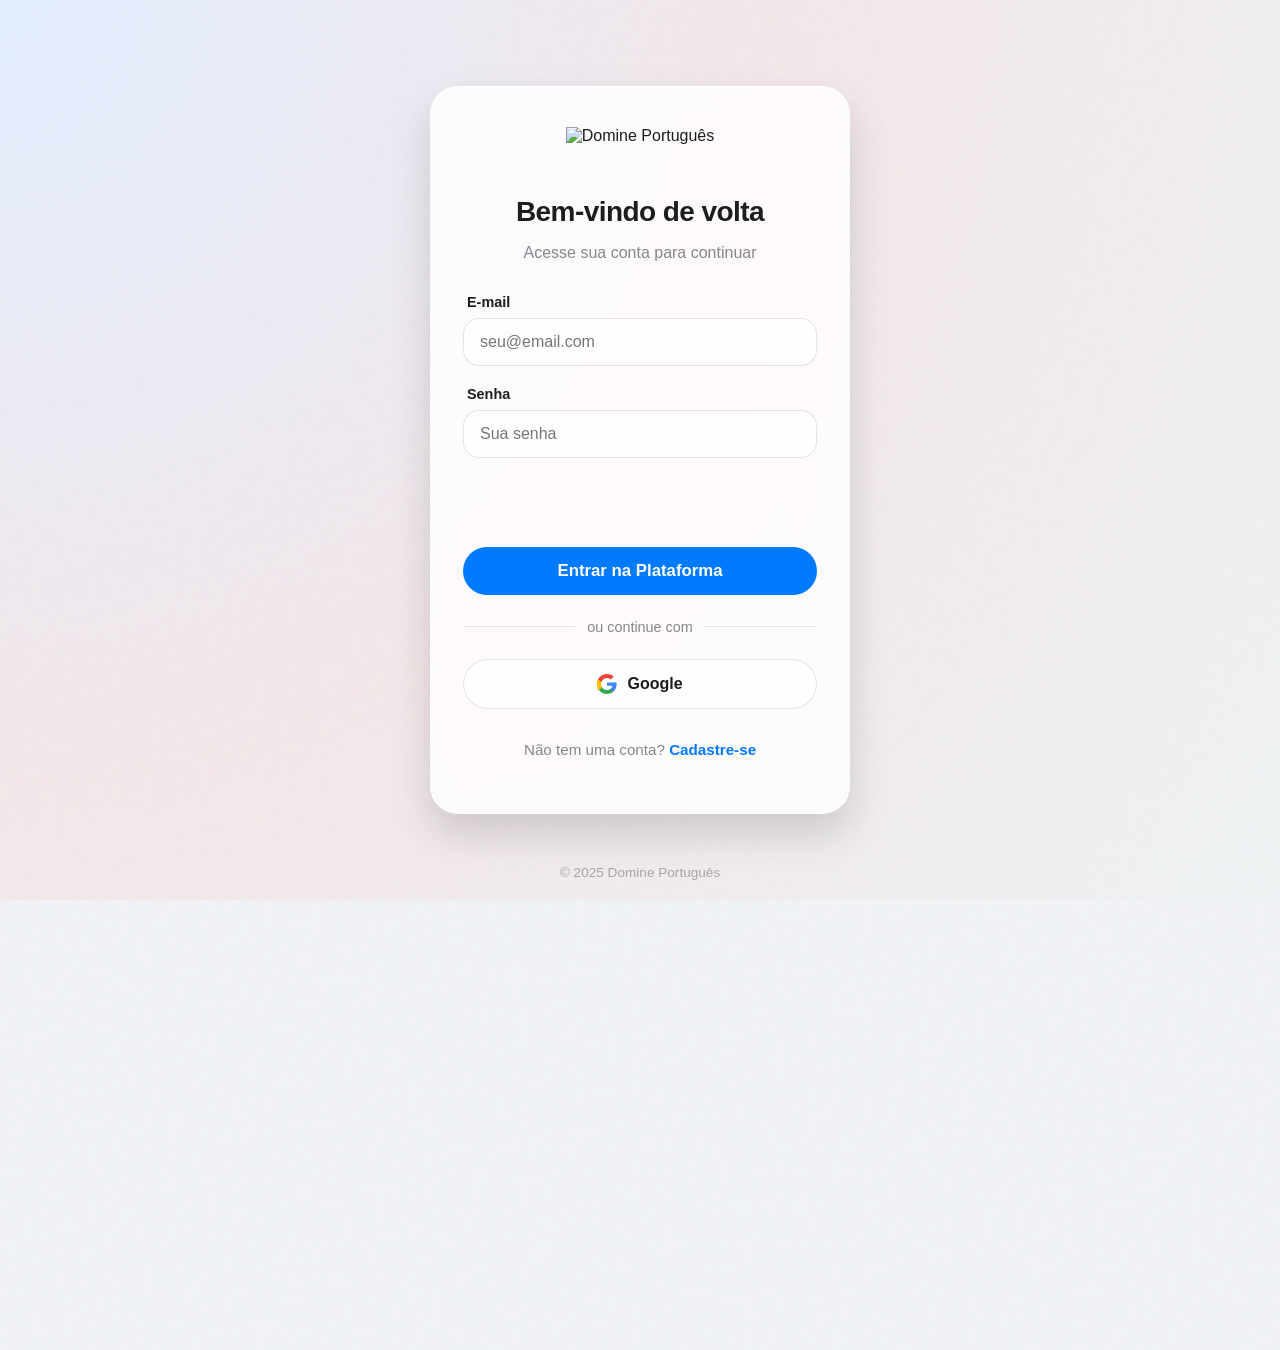
==== commit 9ae925ff: "fe" ====
--- a/login.html
+++ b/login.html
@@ -3,43 +3,44 @@
 <head>
   <meta charset="UTF-8"/>
   <meta name="viewport" content="width=device-width, initial-scale=1"/>
-  <title>Domine Português - Login</title>
+  <title>Entrar - Domine Português</title>
   <link href="https://fonts.googleapis.com/css2?family=Inter:wght@400;500;600;700&display=swap" rel="stylesheet"/>
-  <link rel="stylesheet" href="style.css"/>
+  <!-- TRAVA ANTI-CACHE -->
+  <link rel="stylesheet" href="style.css?v=final"/>
 </head>
 <body id="page-login">
 
   <div class="login-wallpaper"></div>
 
   <main class="login-glass-panel">
-    
     <img src="logo.jpg" alt="Domine Português" class="login-logo"/>
-    
-    <h2 class="login-title">Acesse sua conta</h2>
+    <h1 class="login-title">Bem-vindo de volta</h1>
+    <p class="login-subtitle">Acesse sua conta para continuar</p>
 
-      <form id="loginForm" class="login-form" autocomplete="off">
+    <form id="loginForm" class="login-form" autocomplete="off">
       <div class="form-group">
         <label for="emailLogin">E-mail</label>
-      	<input type="email" id="emailLogin" name="emailLogin" required autocomplete="username" placeholder="seu@email.com"/>
+        <input type="email" id="emailLogin" required placeholder="seu@email.com"/>
       </div>
       <div class="form-group">
         <label for="passwordLogin">Senha</label>
-      	<input type="password" id="passwordLogin" name="passwordLogin" required autocomplete="current-password"/>
+        <input type="password" id="passwordLogin" required placeholder="Sua senha"/>
       </div>
-    	<button type="submit" class="btn-primary">Entrar</button>
-    	<p class="error-msg" id="loginError"></p>
-    </form>
+      
+      <p class="error-msg" id="loginError"></p>
+      <button type="submit" class="btn-primary">Entrar na Plataforma</button>
+    </form>
     
-    <p class="form-divider">ou</p>
+    <div class="form-divider"><span>ou continue com</span></div>
 
     <button id="googleLoginBtn" class="btn-google">
-      <svg width="18" height="18" viewBox="0 0 18 18" fill="none" xmlns="http://www.w3.org/2000/svg">
-        <path d="M17.64 9.20455C17.64 8.56682 17.5827 7.95273 17.4764 7.36364H9V10.845H13.8436C13.635 11.97 13.0009 12.9232 12.0477 13.5609V15.8195H14.9564C16.6582 14.2527 17.64 11.9455 17.64 9.20455Z" fill="#4285F4"/>
-        <path d="M9 18C11.43 18 13.4673 17.1941 14.9564 15.8195L12.0477 13.5609C11.2418 14.1014 10.2109 14.4205 9 14.4205C6.96273 14.4205 5.22091 13.0173 4.63909 11.1668H1.61636V13.5009C3.10636 16.2659 5.82273 18 9 18Z" fill="#34A853"/>
-        <path d="M4.63909 11.1668C4.43091 10.5291 4.31591 9.84545 4.31591 9.13636C4.31591 8.42727 4.43091 7.74364 4.63909 7.10591V4.77182H1.61636C0.973636 6.00273 0.6 7.42591 0.6 9.13636C0.6 10.8468 0.973636 12.2695 1.61636 13.5005L4.63909 11.1668Z" fill="#FBBC05"/>
-        <path d="M9 3.85227C10.3273 3.85227 11.5073 4.28818 12.4809 5.20591L15.0218 2.66455C13.4673 1.19727 11.43 0.272727 9 0.272727C5.82273 0.272727 3.10636 2.00727 1.61636 4.77227L4.63909 7.10591C5.22091 5.25545 6.96273 3.85227 9 3.85227Z" fill="#EA4335"/>
+      <svg width="20" height="20" viewBox="0 0 20 20" xmlns="http://www.w3.org/2000/svg">
+        <path d="M19.6 10.23c0-.63-.06-1.25-.18-1.84H10v3.48h5.38c-.23 1.24-.96 2.29-2.04 3.02v2.51h3.3c1.93-1.78 3.04-4.39 3.04-7.17z" fill="#4285F4"/>
+        <path d="M10 20c2.7 0 4.96-.89 6.62-2.42l-3.3-2.51c-.9.6-2.04.96-3.32.96-2.61 0-4.81-1.76-5.6-4.12H1.03v2.6C2.69 17.81 6.07 20 10 20z" fill="#34A853"/>
+        <path d="M4.4 11.91c-.2-.6-.31-1.24-.31-1.91 0-.67.11-1.31.31-1.91v-2.6H1.03C.37 5.19 0 7.52 0 10c0 2.48.37 4.81 1.03 6.49l3.37-2.58z" fill="#FBBC05"/>
+        <path d="M10 3.88c1.47 0 2.79.51 3.82 1.5l2.87-2.87C14.96.89 12.7 0 10 0 6.07 0 2.69 2.19 1.03 5.49l3.37 2.6c.79-2.36 2.99-4.12 5.6-4.12z" fill="#EA4335"/>
       </svg>
-      <span>Continuar com Google</span>
+      Google
     </button>
     
     <p class="form-link">
@@ -47,9 +48,7 @@
     </p>
   </main>
 
-  <footer class="dp-footer">
-    © 2025 Domine Português.
-  </footer>
+  <footer class="dp-footer">© 2025 Domine Português</footer>
   
   <script type="module" src="js/main.js"></script>
 </body>
--- a/style.css
+++ b/style.css
@@ -1,33 +1,36 @@
 /* --- 
-  DESIGN IMPECÁVEL (v9 - CSS Externo)
+  iOS "26" - GLASS PANEL THEME (FINAL VERSION)
 --- */
 
 :root {
   /* Paleta de Cores (Light Theme) */
-  --bg-base: #f7f9fc;      /* Fundo da página (Cinza claro) */
+  --bg-base: #f0f2f5;      /* Fundo base mais sólido */
   --bg-panel: #ffffff;    /* Fundo dos cards, sidebar */
   --border: #e5e7eb;      /* Borda sutil */
   
   --text-primary: #1d1d1f;   /* Texto (preto iOS) */
-  --text-secondary: #6b7280; /* Texto (cinza) */
+  --text-secondary: #86868b; /* Texto secundário (cinza Apple) */
   
   /* Cor de Destaque (Accent) */
   --accent: #007aff; /* Azul Clássico iOS */
-  --accent-hover: #0071e6;
-  --accent-light-bg: #f0f7ff; /* Fundo de hover/ativo */
+  --accent-hover: #0063cc;
+  --accent-light: #eef7ff; /* Fundo de hover/ativo */
 
   /* Cores de Feedback */
-  --success: #34c759; /* Verde iOS */
-  --danger: #ff3b30; /* Vermelho iOS */
+  --success: #34c759;
+  --danger: #ff3b30;
 
   /* Métricas de UI */
-  --radius-sm: 8px;
-  --radius-md: 12px;
-  --radius-lg: 24px; /* Para o painel de login */
+  --radius-sm: 10px;
+  --radius-md: 16px;
+  --radius-lg: 28px; /* Para o painel de login */
   --radius-full: 99px;
-  --shadow: 0 4px 12px rgba(0, 0, 0, 0.05), 0 1px 3px rgba(0,0,0,0.08);
-  --shadow-glass: 0 10px 40px rgba(0, 0, 0, 0.15);
-  --transition: all 0.2s ease-out;
+  
+  --shadow-sm: 0 1px 2px rgba(0,0,0,0.04);
+  --shadow-md: 0 4px 12px rgba(0, 0, 0, 0.08);
+  --shadow-glass: 0 20px 40px rgba(0, 0, 0, 0.15); /* Sombra mais profunda */
+  
+  --transition: all 0.2s cubic-bezier(0.25, 0.1, 0.25, 1);
 }
 
 /* --- Base e Reset --- */
@@ -40,7 +43,7 @@
 }
 
 body {
-  font-family: 'Inter', -apple-system, BlinkMacSystemFont, "Segoe UI", Roboto, sans-serif;
+  font-family: -apple-system, BlinkMacSystemFont, "SF Pro Text", "Segoe UI", Roboto, Helvetica, Arial, sans-serif;
   margin: 0;
   background-color: var(--bg-base);
   color: var(--text-primary);
@@ -48,508 +51,437 @@
   -moz-osx-font-smoothing: grayscale;
 }
 
-/* --- LOGIN "GLASS PANEL" (Estilo iOS) --- */
+/* =========================================
+   LAYOUT DE LOGIN / CADASTRO (GLASS)
+========================================= */
 body#page-login, body#page-register {
   display: flex;
-  flex-direction: column; /* Alinha o footer abaixo */
   align-items: center;
   justify-content: center;
-  min-height: 100%;
-  padding: 24px;
-  overflow: hidden; /* Para o painel não vazar */
+  min-height: 100vh;
+  padding: 20px;
   position: relative;
-}
-
+  overflow: hidden;
+}
+
+/* Wallpaper vibrante estilo iOS */
 .login-wallpaper {
   position: absolute;
-  top: -10%;
-  left: -10%;
-  width: 120%;
-  height: 120%;
-  /* Fundo gradiente sutil estilo wallpaper iOS */
-  background: linear-gradient(135deg, #f3e7e9 0%, #e3eeff 100%);
-  /* Efeito de blur no próprio wallpaper */
-  filter: blur(10px);
-  z-index: 1;
+  top: 0; left: 0; right: 0; bottom: 0;
+  z-index: -1;
+  background: radial-gradient(circle at 0% 0%, #e3eeff 0%, #f3e7e9 50%, #eef2f3 100%);
+}
+.login-wallpaper::after {
+  content: '';
+  position: absolute;
+  top: -50%; left: -50%; width: 200%; height: 200%;
+  background: url("data:image/svg+xml,%3Csvg viewBox='0 0 250 250' xmlns='http://www.w3.org/2000/svg'%3E%3Cfilter id='noiseFilter'%3E%3CfeTurbulence type='fractalNoise' baseFrequency='0.65' numOctaves='3' stitchTiles='stitch'/%3E%3C/filter%3E%3Crect width='100%25' height='100%25' filter='url(%23noiseFilter)' opacity='0.05'/%3E%3C/svg%3E");
+  opacity: 0.4;
+  animation: noise 8s steps(10) infinite;
+}
+
+@keyframes noise {
+  0%, 100% { transform: translate(0, 0); }
+  10% { transform: translate(-5%, -5%); }
+  20% { transform: translate(-10%, 5%); }
+  30% { transform: translate(5%, -10%); }
+  40% { transform: translate(-5%, 15%); }
+  50% { transform: translate(-10%, 5%); }
+  60% { transform: translate(15%, 0); }
+  70% { transform: translate(0, 10%); }
+  80% { transform: translate(-15%, 0); }
+  90% { transform: translate(10%, 5%); }
 }
 
 .login-glass-panel {
   width: 100%;
-  max-width: 440px;
-  margin: 0 auto; /* Centraliza */
-  position: relative;
-  z-index: 2;
-  
-  /* Efeito "Frosted Glass" (MAIS GLASS) */
-  background: rgba(255, 255, 255, 0.65);
-  backdrop-filter: blur(25px);
-  -webkit-backdrop-filter: blur(25px);
-  border: 1px solid rgba(255, 255, 255, 0.4);
-  
+  max-width: 420px;
+  background: rgba(255, 255, 255, 0.8);
+  backdrop-filter: blur(24px) saturate(180%);
+  -webkit-backdrop-filter: blur(24px) saturate(180%);
+  border: 1px solid rgba(255, 255, 255, 0.5);
   border-radius: var(--radius-lg);
   box-shadow: var(--shadow-glass);
-  padding: 32px 32px 40px 32px;
+  padding: 40px 32px;
+  text-align: center;
+  animation: slideUp 0.5s ease-out;
+}
+
+@keyframes slideUp {
+  from { opacity: 0; transform: translateY(20px) scale(0.96); }
+  to { opacity: 1; transform: translateY(0) scale(1); }
 }
 
 .login-logo {
-  display: block;
-  height: 50px;
+  height: 48px;
   width: auto;
-  margin: 0 auto 24px auto;
-  filter: none; /* Logo azul original */
+  margin-bottom: 32px;
 }
 
 .login-title {
-  color: var(--text-primary);
-  font-size: 1.5rem;
+  font-size: 1.75rem;
   font-weight: 700;
-  text-align: center;
-  margin: 0 0 24px 0;
+  letter-spacing: -0.02em;
+  margin-bottom: 8px;
+}
+
+.login-subtitle {
+  color: var(--text-secondary);
+  font-size: 1rem;
+  margin-bottom: 32px;
 }
 
 .hidden { display: none; }
 
-/* Grupo de formulário para espaçamento correto */
+/* Formulários */
 .login-form {
-  padding: 0;
   display: flex;
   flex-direction: column;
-  gap: 20px; /* Mais "respiro" entre os campos */
+  gap: 20px;
+  text-align: left;
 }
 
 .form-group {
   display: flex;
   flex-direction: column;
-  gap: 8px; /* Espaço entre label e input */
+  gap: 8px;
 }
 
 .login-form label {
-  font-weight: 600;
   font-size: 0.9rem;
-  color: var(--text-secondary);
+  font-weight: 600;
+  color: var(--text-primary);
+  margin-left: 4px;
 }
 
 .login-form input {
+  width: 100%;
   padding: 14px 16px;
-  border-radius: var(--radius-sm);
-  border: 1px solid rgba(0, 0, 0, 0.1);
   font-size: 1rem;
-  color: var(--text-primary);
-  /* Fundo sutilmente transparente */
-  background: rgba(247, 249, 252, 0.8);
+  border: 1px solid rgba(0,0,0,0.1);
+  border-radius: var(--radius-md);
+  background: rgba(255,255,255,0.6);
   transition: var(--transition);
 }
 
 .login-form input:focus {
   outline: none;
-  background: var(--bg-light);
+  background: #fff;
   border-color: var(--accent);
-  box-shadow: 0 0 0 3px rgba(0, 122, 255, 0.2);
-}
-
-/* Abas (Estilo "Pílula" iOS) */
-.tab-buttons {
-  display: grid;
-  grid-template-columns: 1fr 1fr;
-  background: rgba(229, 231, 235, 0.7);
+  box-shadow: 0 0 0 4px rgba(0, 122, 255, 0.15);
+}
+
+/* Divisor e Botões */
+.form-divider {
+  margin: 24px 0;
+  display: flex;
+  align-items: center;
+  color: var(--text-secondary);
+  font-size: 0.9rem;
+  font-weight: 500;
+}
+.form-divider::before, .form-divider::after {
+  content: '';
+  flex: 1;
+  height: 1px;
+  background: rgba(0,0,0,0.1);
+}
+.form-divider span { padding: 0 12px; }
+
+.btn-primary {
+  width: 100%;
+  padding: 14px;
+  font-size: 1.05rem;
+  font-weight: 600;
+  color: #fff;
+  background: var(--accent);
+  border: none;
   border-radius: var(--radius-full);
-  padding: 4px;
-  margin-bottom: 24px;
-}
-
-.tab-buttons button {
-  background: transparent;
-  border: 0;
-  border-radius: var(--radius-full);
-  padding: 10px 16px;
-  font-size: 0.95rem;
-  font-weight: 600;
-  color: var(--text-secondary);
   cursor: pointer;
-  user-select: none;
   transition: var(--transition);
 }
-
-.tab-buttons button:hover:not(.tab-active) {
-  color: var(--text-primary);
-}
-
-.tab-buttons .tab-active {
-  background: var(--bg-light);
-  color: var(--text-primary);
-  box-shadow: 0 2px 4px rgba(0,0,0,0.05);
-}
-
-/* --- Botões de Ação --- */
-.btn-primary {
-  background: var(--accent);
-  color: #ffffff;
-  padding: 12px 24px;
-  font-weight: 600; /* Peso de fonte iOS */
-  font-size: 1rem;
-  border-radius: var(--radius-sm);
-  border: none;
-  cursor: pointer;
-  margin-top: 10px;
-  user-select: none;
-  transition: var(--transition);
-}
-
 .btn-primary:hover {
   background: var(--accent-hover);
-  transform: translateY(-2px);
-  box-shadow: 0 4px 15px rgba(0, 122, 255, 0.2);
-}
-
-.btn-primary:active {
-  transform: scale(0.98);
-  box-shadow: none;
-}
-
-/* Botão Google (Corrigido) */
+  transform: translateY(-1px);
+  box-shadow: 0 4px 12px rgba(0, 122, 255, 0.3);
+}
+.btn-primary:active { transform: scale(0.98); }
+
 .btn-google {
+  width: 100%;
   display: flex;
   align-items: center;
   justify-content: center;
-  gap: 12px;
-  width: 100%;
-  padding: 10px 16px;
-  background-color: var(--bg-light);
-  color: var(--text-primary);
-  border: 1px solid var(--border);
-  border-radius: var(--radius-sm);
-  font-family: 'Roboto', 'Inter', sans-serif;
+  gap: 10px;
+  padding: 14px;
   font-size: 1rem;
   font-weight: 600;
+  color: var(--text-primary);
+  background: rgba(255,255,255,0.7);
+  border: 1px solid rgba(0,0,0,0.1);
+  border-radius: var(--radius-full);
   cursor: pointer;
   transition: var(--transition);
 }
 .btn-google:hover {
-  background-color: var(--bg-base);
-  border-color: #b0b0b0;
+  background: #fff;
+  border-color: rgba(0,0,0,0.15);
+  transform: translateY(-1px);
+  box-shadow: 0 2px 8px rgba(0,0,0,0.05);
 }
 .btn-google:active { transform: scale(0.98); }
-.btn-google svg { width: 18px; height: 18px; }
-
-.form-divider {
-  text-align: center;
-  color: var(--text-secondary);
-  opacity: 0.8;
-  margin: 24px 0; /* Espaçamento corrigido */
+
+.form-link {
+  margin-top: 32px;
+  font-size: 0.95rem;
+  color: var(--text-secondary);
+}
+.form-link a {
+  color: var(--accent);
+  text-decoration: none;
+  font-weight: 600;
+}
+.form-link a:hover { text-decoration: underline; }
+
+.error-msg {
+  color: var(--danger);
   font-size: 0.9rem;
   font-weight: 500;
-}
-
-/* Link para outra página */
-.form-link {
   text-align: center;
-  margin-top: 24px;
+  min-height: 20px;
+}
+.success-msg {
+  color: var(--success);
   font-size: 0.9rem;
-  color: var(--text-secondary);
-}
-.form-link a {
-  color: var(--accent);
-  font-weight: 600;
+  font-weight: 500;
+  text-align: center;
+  min-height: 20px;
+}
+
+.dp-footer {
+  position: absolute;
+  bottom: 20px;
+  color: var(--text-secondary);
+  font-size: 0.85rem;
+  opacity: 0.7;
+}
+
+/* =========================================
+   LAYOUT DO APP PRINCIPAL
+========================================= */
+#app {
+  display: flex;
+  height: 100vh;
+  overflow: hidden;
+}
+
+/* Sidebar (Light iOS Style) */
+.sidebar {
+  width: 270px;
+  background: rgba(250, 250, 252, 0.8);
+  backdrop-filter: blur(20px);
+  -webkit-backdrop-filter: blur(20px);
+  border-right: 1px solid rgba(0,0,0,0.1);
+  display: flex;
+  flex-direction: column;
+  padding: 24px 16px;
+  flex-shrink: 0;
+}
+
+.sidebar-header {
+  margin-bottom: 32px;
+  padding: 0 12px;
+}
+.sidebar-logo {
+  height: 38px;
+  width: auto;
+  display: block;
+}
+
+.sidebar-nav {
+  flex: 1;
+  display: flex;
+  flex-direction: column;
+  gap: 4px;
+}
+
+.sidebar-nav a {
+  display: flex;
+  align-items: center;
+  gap: 12px;
+  padding: 10px 14px;
+  color: var(--text-primary);
   text-decoration: none;
-}
-.form-link a:hover {
-  text-decoration: underline;
-}
-
-/* --- Rodapé --- */
-.dp-footer {
-  width: 100%;
-  text-align: center;
-  padding: 24px;
-  color: var(--text-secondary);
-  font-size: 0.9rem;
-  position: relative;
-  z-index: 2;
-}
-
-/* --- Layout Principal do App (Light) --- */
-body#page-app {
-  background: var(--bg-base); /* Fundo cinza */
-  color: var(--text-primary);
-}
-
-#app {
-  display: flex;
-  flex-direction: row; /* Sidebar e Conteúdo lado a lado */
-  min-height: 100vh; 
-  user-select: none;
-}
-
-/* --- NOVA SIDEBAR (Light & Fixa) --- */
-.sidebar {
-  width: 260px;
-  background: var(--bg-panel); /* Branca */
-  border-right: 1px solid var(--border);
-  display: flex;
-  flex-direction: column;
-  justify-content: space-between; /* Empurra o footer para baixo */
-  padding: 24px 16px;
-  height: 100vh;
-  position: sticky;
-  top: 0; 
-  flex-shrink: 0;
-}
-
-.sidebar-logo {
-  display: block;
-  height: 48px;
-  width: auto;
-  margin: 0 auto 32px auto;
-  filter: none; /* Logo azul original */
-}
-
-.sidebar-nav a {
-  text-decoration: none;
-  color: var(--text-secondary);
-  display: flex;
-  align-items: center;
-  padding: 12px 16px;
-  border-radius: var(--radius-sm);
-  font-weight: 600;
   font-size: 0.95rem;
-  margin-bottom: 8px;
+  font-weight: 500;
+  border-radius: var(--radius-md);
+  transition: var(--transition);
+}
+
+.sidebar-nav a:hover {
+  background: rgba(0,0,0,0.04);
+}
+
+.sidebar-nav a.active {
+  background: var(--accent);
+  color: #fff;
+  font-weight: 600;
+  box-shadow: 0 4px 12px rgba(0, 122, 255, 0.25);
+}
+.sidebar-nav a.active svg { stroke: #fff; }
+
+.sidebar-nav svg {
+  width: 22px;
+  height: 22px;
+  stroke: var(--accent);
+  stroke-width: 2px;
+  opacity: 0.8;
+}
+.sidebar-nav a.active svg { opacity: 1; }
+
+.sidebar-footer {
+  margin-top: auto;
+  padding-top: 20px;
+  border-top: 1px solid var(--border);
+}
+
+.sidebar-profile {
+  display: flex;
+  align-items: center;
   gap: 12px;
-  transition: var(--transition);
-  cursor: pointer;
-}
-.sidebar-nav a svg {
-  width: 20px;
-  height: 20px;
-  flex-shrink: 0;
-  stroke-width: 2;
-}
-.sidebar-nav a:hover {
-  background: var(--bg-base);
-  color: var(--text-primary);
-}
-.sidebar-nav a.active {
-  background: var(--accent); /* "Pílula" sólida estilo iOS */
-  color: #ffffff; /* Texto branco */
-  font-weight: 700;
-}
-
-/* Perfil do Usuário no Rodapé da Sidebar */
-.sidebar-footer {
-  display: flex;
-  flex-direction: column;
-  gap: 16px;
-}
-.sidebar-profile {
-  display: flex;
-  align-items: center;
-  gap: 12px;
-  padding: 8px;
-  border-radius: var(--radius-sm);
-  transition: var(--transition);
-}
-.sidebar-profile:hover {
-  background: var(--bg-base);
-}
+  padding: 12px;
+  background: #fff;
+  border-radius: var(--radius-md);
+  box-shadow: var(--shadow-sm);
+  border: 1px solid var(--border);
+}
+
 .sidebar-avatar {
   width: 40px;
   height: 40px;
+  background: var(--accent-light);
+  color: var(--accent);
   font-weight: 700;
-  font-size: 1.1rem;
-  color: #ffffff;
-  background: var(--accent);
   border-radius: 50%;
   display: flex;
   align-items: center;
   justify-content: center;
-  flex-shrink: 0;
-}
+}
+
 .sidebar-info {
-  display: flex;
-  flex-direction: column;
-  line-height: 1.4;
+  flex: 1;
   overflow: hidden;
 }
-.sidebar-info .user-name {
+.user-name {
+  display: block;
   font-weight: 600;
   font-size: 0.9rem;
-  color: var(--text-primary);
   white-space: nowrap;
+  overflow: hidden;
   text-overflow: ellipsis;
-  overflow: hidden;
-}
-.sidebar-info .user-role {
-  font-size: 0.85rem;
+}
+.user-role {
+  font-size: 0.8rem;
   color: var(--text-secondary);
 }
 
 .btn-logout {
+  margin-left: auto;
+  background: none;
+  border: none;
+  color: var(--text-secondary);
+  cursor: pointer;
+  padding: 4px;
+}
+.btn-logout:hover { color: var(--danger); }
+
+/* Conteúdo Principal */
+.main-content {
+  flex: 1;
+  overflow-y: auto;
+  padding: 40px 48px;
   background: var(--bg-base);
-  color: var(--text-secondary);
-  border: 1px solid var(--border);
-  border-radius: var(--radius-sm);
-  padding: 10px;
-  font-weight: 600;
-  cursor: pointer;
-  transition: var(--transition);
-}
-.btn-logout:hover {
-  background: #f0f0f0;
-  color: var(--text-primary);
-  border-color: #d0d0d0;
-}
-
-/* --- Conteúdo Principal (Light & Arejado) --- */
-.main-content {
-  flex: 1; /* Ocupa todo o espaço restante */
-  padding: 48px 64px; /* AREJADO */
-  overflow-y: auto;
-  max-width: 1200px; /* Limite de largura (Estilo Notion) */
-  margin: 0 auto; /* Centraliza o conteúdo */
 }
 
 .main-header {
-  font-size: 2rem; /* Maior */
+  font-size: 2rem;
   font-weight: 700;
-  color: var(--text-primary);
+  letter-spacing: -0.03em;
   margin-bottom: 32px;
-}
-
-/* Cards (Light) */
+  color: var(--text-primary);
+}
+
+/* Cards do Conteúdo */
 .dp-card {
-  background: var(--bg-light);
-  border: 1px solid var(--border);
+  background: #fff;
   border-radius: var(--radius-md);
   padding: 24px;
   margin-bottom: 24px;
-  box-shadow: none;
+  box-shadow: var(--shadow-sm);
+  border: 1px solid var(--border);
   transition: var(--transition);
 }
 .dp-card:hover {
-  border-color: #d0d0d0;
-  box-shadow: var(--shadow);
+  box-shadow: var(--shadow-md);
+  transform: translateY(-2px);
 }
 .dp-card-title {
-  font-weight: 600;
-  font-size: 1.25rem;
-  color: var(--text-primary);
-  margin-bottom: 12px;
-}
-
-/* --- Componentes (Tabelas, Badges, etc) --- */
+  font-size: 1.2rem;
+  font-weight: 600;
+  margin-bottom: 16px;
+  color: var(--text-primary);
+}
+
+/* Tabelas */
 .table {
   width: 100%;
-  border-collapse: collapse;
-  background: var(--bg-light);
-  border-radius: var(--radius-md);
-  border: 1px solid var(--border);
+  border-collapse: separate;
+  border-spacing: 0;
+}
+.table th {
+  text-align: left;
+  padding: 12px 16px;
+  border-bottom: 1px solid var(--border);
+  color: var(--text-secondary);
+  font-size: 0.85rem;
+  text-transform: uppercase;
+  letter-spacing: 0.05em;
+}
+.table td {
+  padding: 16px;
+  border-bottom: 1px solid var(--border);
   font-size: 0.95rem;
-  margin-top: 16px;
-  overflow: hidden;
-}
-.table th,
-.table td {
-  padding: 14px 16px;
-  border-bottom: 1px solid var(--border);
-  color: var(--text-secondary);
-  text-align: left;
-}
-.table th {
-  background: var(--bg-base);
-  color: var(--text-primary);
-  font-weight: 600;
-}
-.table tr:hover {
-  background: #fcfcfc;
-}
-
-.btn,
-.btn-primary,
-.btn-danger {
-  padding: 8px 16px;
-  border-radius: var(--radius-full);
-  font-size: 0.95rem;
-  font-weight: 600;
-  cursor: pointer;
-  border: none;
-  margin: 3px;
-  user-select: none;
-  transition: var(--transition);
-}
-.btn {
-  background: var(--accent-light-bg);
-  color: var(--accent-hover);
-}
-.btn:hover { background: rgba(0, 122, 255, 0.2); }
-.btn-danger {
-  background: rgba(255, 59, 48, 0.1);
-  color: var(--danger);
-}
-.btn-danger:hover { background: rgba(255, 59, 48, 0.2); }
-
+}
+.table tr:last-child td { border-bottom: none; }
+
+/* Badges */
 .dp-code-badge {
-  background: var(--bg-base);
-  color: var(--text-secondary);
-  border: 1px solid var(--border);
+  background: var(--accent-light);
+  color: var(--accent);
+  font-family: ui-monospace, SFMono-Regular, Menlo, monospace;
+  padding: 4px 8px;
+  border-radius: 6px;
   font-size: 0.9em;
-  font-family: monospace;
-  padding: 3px 8px;
-  border-radius: 7px;
-  font-weight: 600;
-}
-
-/* --- Responsivo --- */
-@media (max-width: 1024px) {
-  .main-content {
-    padding: 32px;
-    max-width: 100%; /* Ocupa tudo em telas menores */
-  }
-}
-
+  font-weight: 600;
+}
+
+/* Responsivo */
 @media (max-width: 768px) {
-  /* Layout de App vira "Mobile" */
-  #app {
-    flex-direction: column;
-  }
+  #app { flex-direction: column; height: auto; }
   .sidebar {
     width: 100%;
     height: auto;
-    position: static;
+    position: sticky;
+    top: 0;
+    z-index: 100;
+    padding: 16px;
     flex-direction: row;
+    align-items: center;
     justify-content: space-between;
-    align-items: center;
-    padding: 12px 16px;
+    border-right: none;
+    border-bottom: 1px solid var(--border);
   }
-  .sidebar-logo {
-    height: 36px;
-    margin: 0;
-  }
-  .sidebar-footer, .sidebar-nav {
-    display: none; /* Esconde para um menu hamburger futuro */
-  }
-  .main-content {
-    padding: 24px 16px;
-  }
-  .main-header {
-    font-size: 1.5rem;
-  }
-
-  /* Layout de Login vira "Mobile" */
-  body#page-login, body#page-register {
-    padding: 0;
-  }
-  .login-glass-panel {
-    max-width: 100%;
-    border-radius: 0;
-    border: none;
-    box-shadow: none;
-    min-height: 100vh;
-    justify-content: center;
-    padding: 24px;
-    background: rgba(255, 255, 255, 0.95); /* Menos transparência */
-    backdrop-filter: blur(10px);
-    -webkit-backdrop-filter: blur(10px);
-  }
-  .login-wallpaper {
-    display: none; /* Remove o fundo complexo em mobile */
-  }
+  .sidebar-nav, .sidebar-footer { display: none; }
+  .sidebar-header { margin: 0; }
+  .main-content { padding: 24px 16px; }
 }
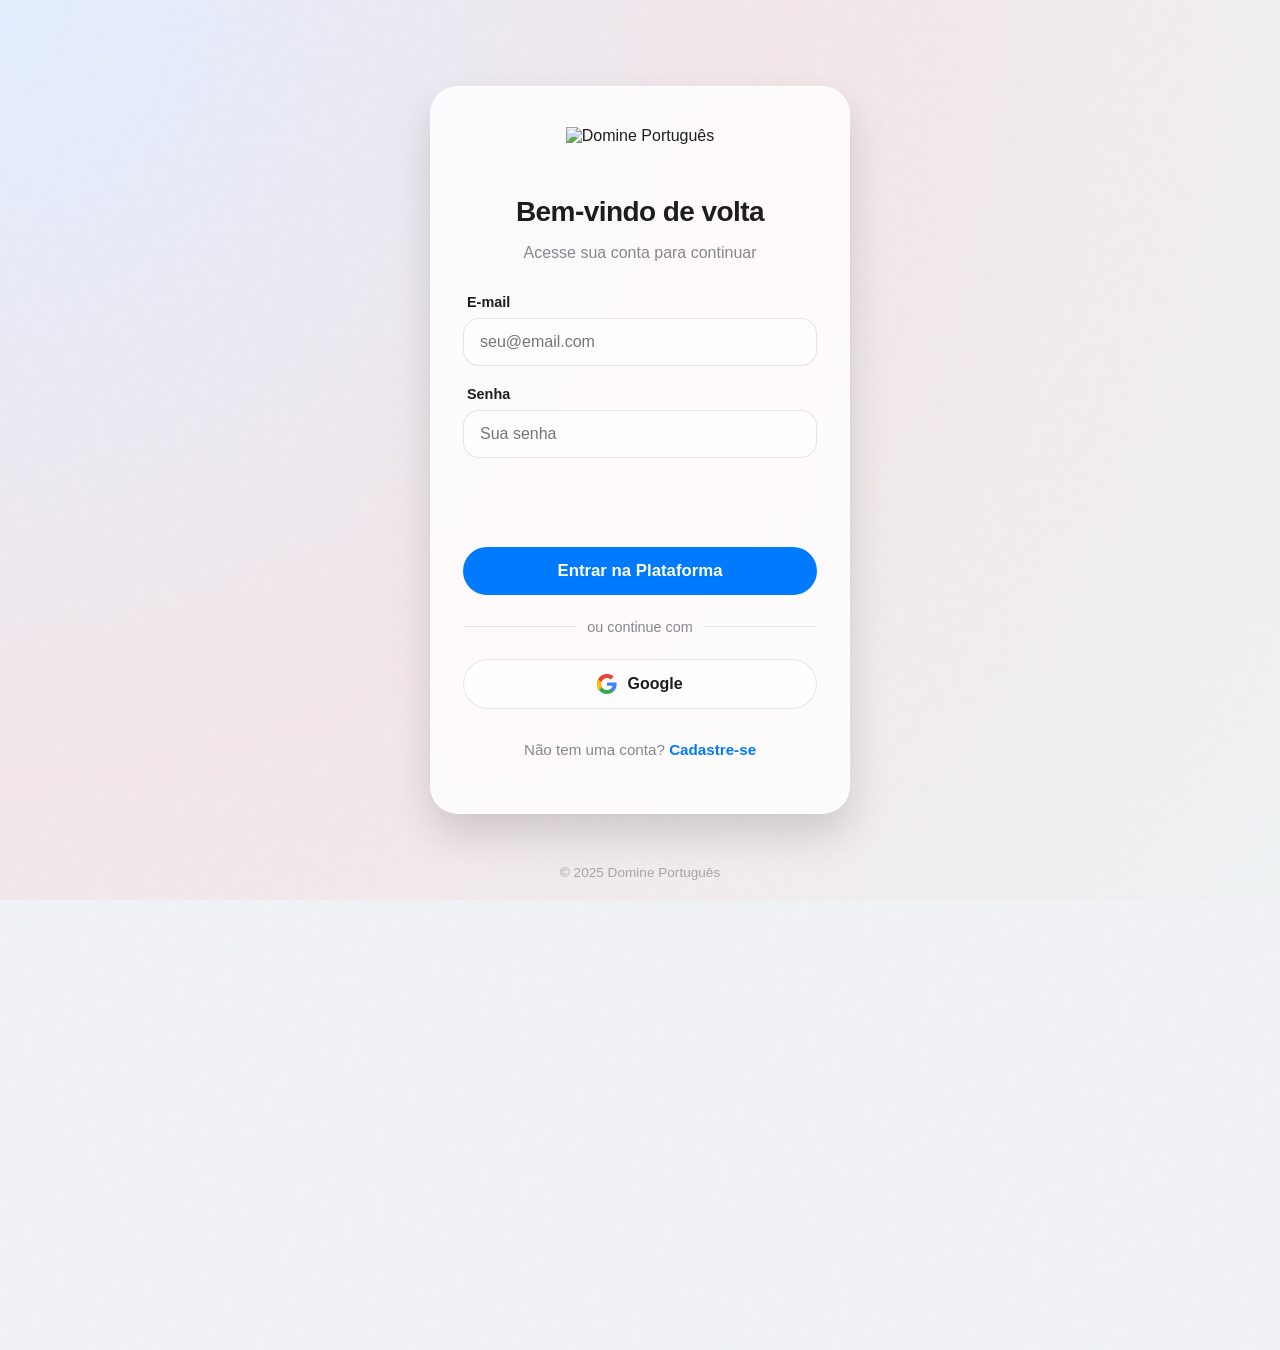
==== commit 2d2272fe: "gfgf" ====
--- a/login.html
+++ b/login.html
@@ -5,8 +5,8 @@
   <meta name="viewport" content="width=device-width, initial-scale=1"/>
   <title>Entrar - Domine Português</title>
   <link href="https://fonts.googleapis.com/css2?family=Inter:wght@400;500;600;700&display=swap" rel="stylesheet"/>
-  <!-- TRAVA ANTI-CACHE -->
-  <link rel="stylesheet" href="style.css?v=final"/>
+  <!-- Trava de cache v=final2 -->
+  <link rel="stylesheet" href="style.css?v=final2"/>
 </head>
 <body id="page-login">
 
@@ -34,6 +34,7 @@
     <div class="form-divider"><span>ou continue com</span></div>
 
     <button id="googleLoginBtn" class="btn-google">
+      <!-- SVG OFICIAL MULTICOLORIDO DO GOOGLE -->
       <svg width="20" height="20" viewBox="0 0 20 20" xmlns="http://www.w3.org/2000/svg">
         <path d="M19.6 10.23c0-.63-.06-1.25-.18-1.84H10v3.48h5.38c-.23 1.24-.96 2.29-2.04 3.02v2.51h3.3c1.93-1.78 3.04-4.39 3.04-7.17z" fill="#4285F4"/>
         <path d="M10 20c2.7 0 4.96-.89 6.62-2.42l-3.3-2.51c-.9.6-2.04.96-3.32.96-2.61 0-4.81-1.76-5.6-4.12H1.03v2.6C2.69 17.81 6.07 20 10 20z" fill="#34A853"/>
@@ -51,5 +52,17 @@
   <footer class="dp-footer">© 2025 Domine Português</footer>
   
   <script type="module" src="js/main.js"></script>
+
+  <head>
+  <meta charset="UTF-8"/>
+  <meta name="viewport" content="width=device-width, initial-scale=1"/>
+  <title>...</title>
+  
+  <link rel="icon" href="favicon.jpg" type="image/jpeg"/>
+  
+  <link href="https://fonts.googleapis.com/css2?family=Inter:wght@400;500;600;700&display=swap" rel="stylesheet"/>
+  <link rel="stylesheet" href="style.css?v=final2"/>
+</head>
+
 </body>
 </html>
--- a/style.css
+++ b/style.css
@@ -71,6 +71,7 @@
   z-index: -1;
   background: radial-gradient(circle at 0% 0%, #e3eeff 0%, #f3e7e9 50%, #eef2f3 100%);
 }
+/* Efeito de "noise" (ruído) sutil para textura premium */
 .login-wallpaper::after {
   content: '';
   position: absolute;
@@ -78,6 +79,7 @@
   background: url("data:image/svg+xml,%3Csvg viewBox='0 0 250 250' xmlns='http://www.w3.org/2000/svg'%3E%3Cfilter id='noiseFilter'%3E%3CfeTurbulence type='fractalNoise' baseFrequency='0.65' numOctaves='3' stitchTiles='stitch'/%3E%3C/filter%3E%3Crect width='100%25' height='100%25' filter='url(%23noiseFilter)' opacity='0.05'/%3E%3C/svg%3E");
   opacity: 0.4;
   animation: noise 8s steps(10) infinite;
+  pointer-events: none; /* Garante que não interfere em cliques */
 }
 
 @keyframes noise {
@@ -96,6 +98,7 @@
 .login-glass-panel {
   width: 100%;
   max-width: 420px;
+  /* Vidro fosco forte e brilhante */
   background: rgba(255, 255, 255, 0.8);
   backdrop-filter: blur(24px) saturate(180%);
   -webkit-backdrop-filter: blur(24px) saturate(180%);
@@ -104,7 +107,10 @@
   box-shadow: var(--shadow-glass);
   padding: 40px 32px;
   text-align: center;
+  /* Animação de entrada suave */
   animation: slideUp 0.5s ease-out;
+  position: relative;
+  z-index: 1;
 }
 
 @keyframes slideUp {
@@ -123,6 +129,7 @@
   font-weight: 700;
   letter-spacing: -0.02em;
   margin-bottom: 8px;
+  color: var(--text-primary);
 }
 
 .login-subtitle {
@@ -158,10 +165,12 @@
   width: 100%;
   padding: 14px 16px;
   font-size: 1rem;
-  border: 1px solid rgba(0,0,0,0.1);
+  border: 1px solid rgba(0,0,0,0.1); /* Borda quase invisível */
   border-radius: var(--radius-md);
+  /* Fundo semi-transparente para o input */
   background: rgba(255,255,255,0.6);
   transition: var(--transition);
+  color: var(--text-primary);
 }
 
 .login-form input:focus {
@@ -264,6 +273,7 @@
   color: var(--text-secondary);
   font-size: 0.85rem;
   opacity: 0.7;
+  z-index: 0; /* Fica atrás do painel se a tela for pequena */
 }
 
 /* =========================================
@@ -278,6 +288,7 @@
 /* Sidebar (Light iOS Style) */
 .sidebar {
   width: 270px;
+  /* Vidro fosco sutil na sidebar também */
   background: rgba(250, 250, 252, 0.8);
   backdrop-filter: blur(20px);
   -webkit-backdrop-filter: blur(20px);
@@ -319,13 +330,14 @@
 }
 
 .sidebar-nav a:hover {
-  background: rgba(0,0,0,0.04);
+  background: rgba(0,0,0,0.04); /* Hover sutil */
 }
 
 .sidebar-nav a.active {
   background: var(--accent);
   color: #fff;
   font-weight: 600;
+  /* Sombra colorida para o item ativo */
   box-shadow: 0 4px 12px rgba(0, 122, 255, 0.25);
 }
 .sidebar-nav a.active svg { stroke: #fff; }
@@ -336,6 +348,7 @@
   stroke: var(--accent);
   stroke-width: 2px;
   opacity: 0.8;
+  fill: none; /* Garante que o ícone seja apenas contorno */
 }
 .sidebar-nav a.active svg { opacity: 1; }
 
@@ -366,6 +379,7 @@
   display: flex;
   align-items: center;
   justify-content: center;
+  font-size: 1.1rem;
 }
 
 .sidebar-info {
@@ -379,6 +393,7 @@
   white-space: nowrap;
   overflow: hidden;
   text-overflow: ellipsis;
+  color: var(--text-primary);
 }
 .user-role {
   font-size: 0.8rem;
@@ -391,15 +406,27 @@
   border: none;
   color: var(--text-secondary);
   cursor: pointer;
-  padding: 4px;
-}
-.btn-logout:hover { color: var(--danger); }
+  padding: 8px;
+  border-radius: var(--radius-sm);
+  transition: var(--transition);
+}
+.btn-logout:hover { 
+  color: var(--danger); 
+  background: rgba(255, 59, 48, 0.1);
+}
+.btn-logout svg {
+  width: 20px;
+  height: 20px;
+  stroke: currentColor;
+  fill: none;
+  stroke-width: 2px;
+}
 
 /* Conteúdo Principal */
 .main-content {
   flex: 1;
   overflow-y: auto;
-  padding: 40px 48px;
+  padding: 40px 48px; /* Espaçamento generoso */
   background: var(--bg-base);
 }
 
@@ -446,13 +473,31 @@
   font-size: 0.85rem;
   text-transform: uppercase;
   letter-spacing: 0.05em;
+  font-weight: 600;
 }
 .table td {
   padding: 16px;
   border-bottom: 1px solid var(--border);
   font-size: 0.95rem;
+  color: var(--text-primary);
 }
 .table tr:last-child td { border-bottom: none; }
+
+/* Botões Internos */
+.btn {
+  padding: 8px 16px;
+  border-radius: var(--radius-full);
+  font-size: 0.9rem;
+  font-weight: 600;
+  cursor: pointer;
+  border: none;
+  transition: var(--transition);
+  background: var(--accent-light);
+  color: var(--accent);
+}
+.btn:hover {
+  background: rgba(0, 122, 255, 0.2);
+}
 
 /* Badges */
 .dp-code-badge {
@@ -481,6 +526,8 @@
     border-right: none;
     border-bottom: 1px solid var(--border);
   }
+  /* Em mobile, escondemos a nav lateral. 
+     Um botão de menu seria necessário aqui em um app real. */
   .sidebar-nav, .sidebar-footer { display: none; }
   .sidebar-header { margin: 0; }
   .main-content { padding: 24px 16px; }
--- a/style.css
+++ b/style.css
@@ -71,6 +71,7 @@
   z-index: -1;
   background: radial-gradient(circle at 0% 0%, #e3eeff 0%, #f3e7e9 50%, #eef2f3 100%);
 }
+/* Efeito de "noise" (ruído) sutil para textura premium */
 .login-wallpaper::after {
   content: '';
   position: absolute;
@@ -78,6 +79,7 @@
   background: url("data:image/svg+xml,%3Csvg viewBox='0 0 250 250' xmlns='http://www.w3.org/2000/svg'%3E%3Cfilter id='noiseFilter'%3E%3CfeTurbulence type='fractalNoise' baseFrequency='0.65' numOctaves='3' stitchTiles='stitch'/%3E%3C/filter%3E%3Crect width='100%25' height='100%25' filter='url(%23noiseFilter)' opacity='0.05'/%3E%3C/svg%3E");
   opacity: 0.4;
   animation: noise 8s steps(10) infinite;
+  pointer-events: none; /* Garante que não interfere em cliques */
 }
 
 @keyframes noise {
@@ -96,6 +98,7 @@
 .login-glass-panel {
   width: 100%;
   max-width: 420px;
+  /* Vidro fosco forte e brilhante */
   background: rgba(255, 255, 255, 0.8);
   backdrop-filter: blur(24px) saturate(180%);
   -webkit-backdrop-filter: blur(24px) saturate(180%);
@@ -104,7 +107,10 @@
   box-shadow: var(--shadow-glass);
   padding: 40px 32px;
   text-align: center;
+  /* Animação de entrada suave */
   animation: slideUp 0.5s ease-out;
+  position: relative;
+  z-index: 1;
 }
 
 @keyframes slideUp {
@@ -123,6 +129,7 @@
   font-weight: 700;
   letter-spacing: -0.02em;
   margin-bottom: 8px;
+  color: var(--text-primary);
 }
 
 .login-subtitle {
@@ -158,10 +165,12 @@
   width: 100%;
   padding: 14px 16px;
   font-size: 1rem;
-  border: 1px solid rgba(0,0,0,0.1);
+  border: 1px solid rgba(0,0,0,0.1); /* Borda quase invisível */
   border-radius: var(--radius-md);
+  /* Fundo semi-transparente para o input */
   background: rgba(255,255,255,0.6);
   transition: var(--transition);
+  color: var(--text-primary);
 }
 
 .login-form input:focus {
@@ -264,6 +273,7 @@
   color: var(--text-secondary);
   font-size: 0.85rem;
   opacity: 0.7;
+  z-index: 0; /* Fica atrás do painel se a tela for pequena */
 }
 
 /* =========================================
@@ -278,6 +288,7 @@
 /* Sidebar (Light iOS Style) */
 .sidebar {
   width: 270px;
+  /* Vidro fosco sutil na sidebar também */
   background: rgba(250, 250, 252, 0.8);
   backdrop-filter: blur(20px);
   -webkit-backdrop-filter: blur(20px);
@@ -319,13 +330,14 @@
 }
 
 .sidebar-nav a:hover {
-  background: rgba(0,0,0,0.04);
+  background: rgba(0,0,0,0.04); /* Hover sutil */
 }
 
 .sidebar-nav a.active {
   background: var(--accent);
   color: #fff;
   font-weight: 600;
+  /* Sombra colorida para o item ativo */
   box-shadow: 0 4px 12px rgba(0, 122, 255, 0.25);
 }
 .sidebar-nav a.active svg { stroke: #fff; }
@@ -336,6 +348,7 @@
   stroke: var(--accent);
   stroke-width: 2px;
   opacity: 0.8;
+  fill: none; /* Garante que o ícone seja apenas contorno */
 }
 .sidebar-nav a.active svg { opacity: 1; }
 
@@ -366,6 +379,7 @@
   display: flex;
   align-items: center;
   justify-content: center;
+  font-size: 1.1rem;
 }
 
 .sidebar-info {
@@ -379,6 +393,7 @@
   white-space: nowrap;
   overflow: hidden;
   text-overflow: ellipsis;
+  color: var(--text-primary);
 }
 .user-role {
   font-size: 0.8rem;
@@ -391,15 +406,27 @@
   border: none;
   color: var(--text-secondary);
   cursor: pointer;
-  padding: 4px;
-}
-.btn-logout:hover { color: var(--danger); }
+  padding: 8px;
+  border-radius: var(--radius-sm);
+  transition: var(--transition);
+}
+.btn-logout:hover { 
+  color: var(--danger); 
+  background: rgba(255, 59, 48, 0.1);
+}
+.btn-logout svg {
+  width: 20px;
+  height: 20px;
+  stroke: currentColor;
+  fill: none;
+  stroke-width: 2px;
+}
 
 /* Conteúdo Principal */
 .main-content {
   flex: 1;
   overflow-y: auto;
-  padding: 40px 48px;
+  padding: 40px 48px; /* Espaçamento generoso */
   background: var(--bg-base);
 }
 
@@ -446,13 +473,31 @@
   font-size: 0.85rem;
   text-transform: uppercase;
   letter-spacing: 0.05em;
+  font-weight: 600;
 }
 .table td {
   padding: 16px;
   border-bottom: 1px solid var(--border);
   font-size: 0.95rem;
+  color: var(--text-primary);
 }
 .table tr:last-child td { border-bottom: none; }
+
+/* Botões Internos */
+.btn {
+  padding: 8px 16px;
+  border-radius: var(--radius-full);
+  font-size: 0.9rem;
+  font-weight: 600;
+  cursor: pointer;
+  border: none;
+  transition: var(--transition);
+  background: var(--accent-light);
+  color: var(--accent);
+}
+.btn:hover {
+  background: rgba(0, 122, 255, 0.2);
+}
 
 /* Badges */
 .dp-code-badge {
@@ -481,6 +526,8 @@
     border-right: none;
     border-bottom: 1px solid var(--border);
   }
+  /* Em mobile, escondemos a nav lateral. 
+     Um botão de menu seria necessário aqui em um app real. */
   .sidebar-nav, .sidebar-footer { display: none; }
   .sidebar-header { margin: 0; }
   .main-content { padding: 24px 16px; }
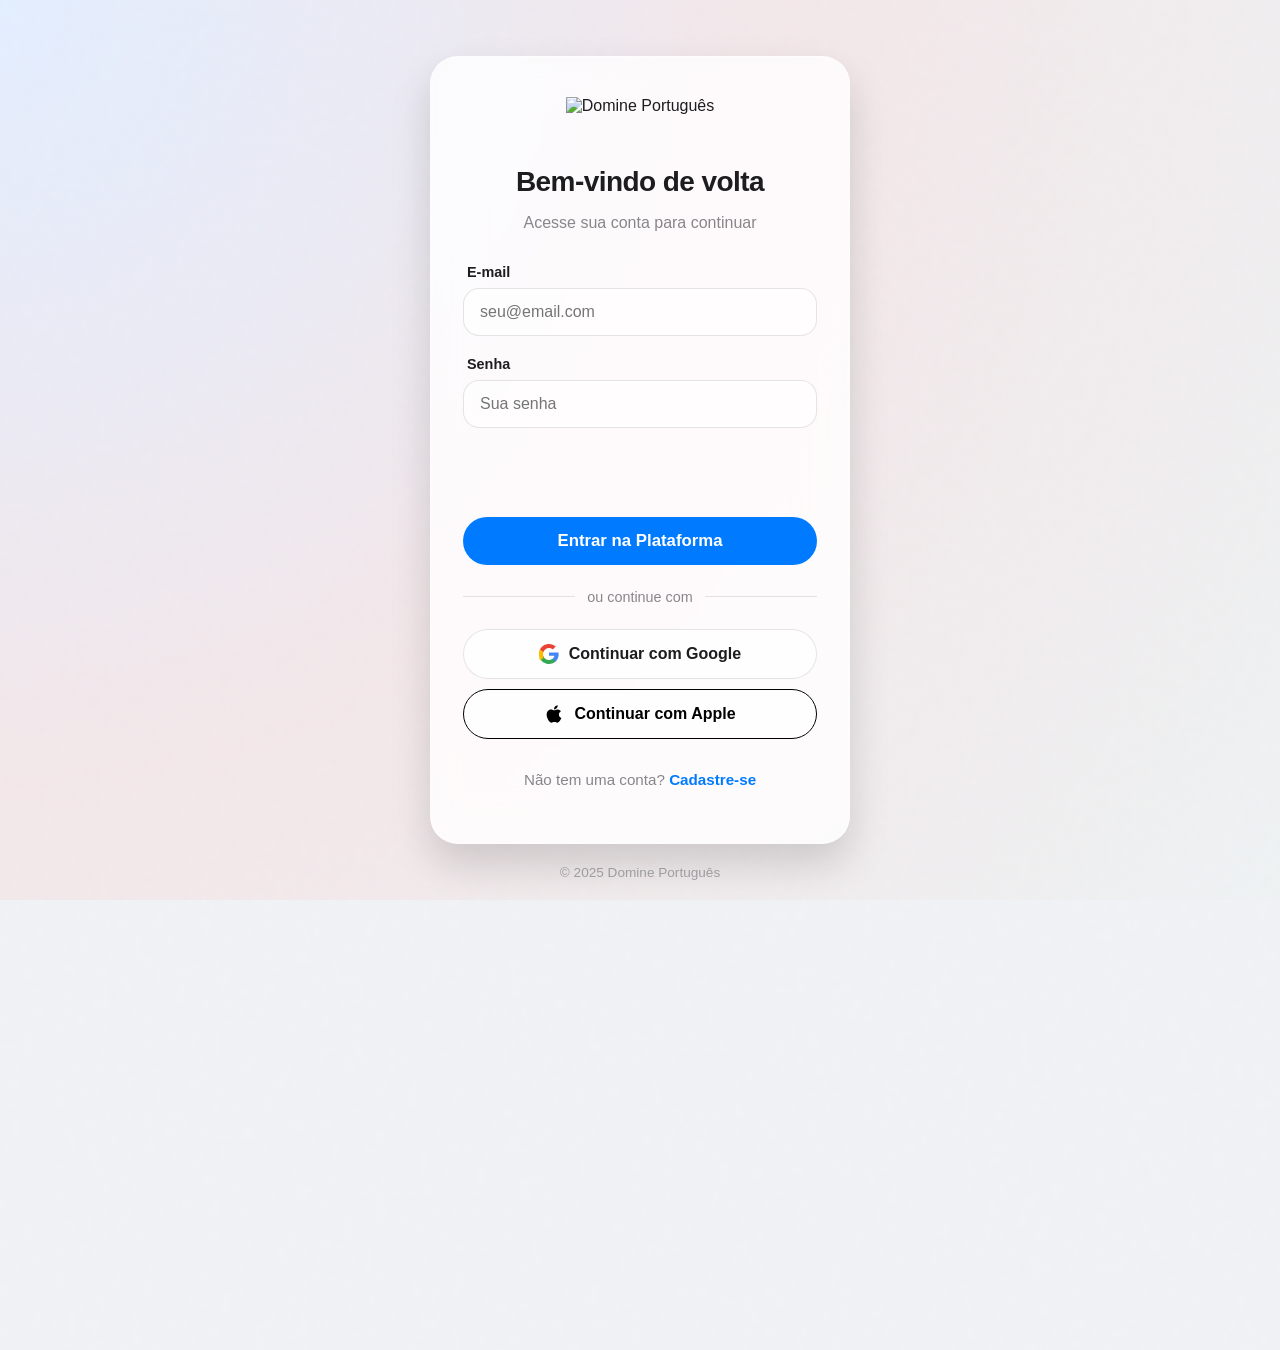
==== commit 0530cf43: "v.1 alissa" ====
--- a/login.html
+++ b/login.html
@@ -4,8 +4,11 @@
   <meta charset="UTF-8"/>
   <meta name="viewport" content="width=device-width, initial-scale=1"/>
   <title>Entrar - Domine Português</title>
+  
+  <link rel="icon" href="favicon.jpg" type="image/jpeg"/>
+  
   <link href="https://fonts.googleapis.com/css2?family=Inter:wght@400;500;600;700&display=swap" rel="stylesheet"/>
-  <!-- Trava de cache v=final2 -->
+  
   <link rel="stylesheet" href="style.css?v=final2"/>
 </head>
 <body id="page-login">
@@ -33,16 +36,26 @@
     
     <div class="form-divider"><span>ou continue com</span></div>
 
-    <button id="googleLoginBtn" class="btn-google">
-      <!-- SVG OFICIAL MULTICOLORIDO DO GOOGLE -->
-      <svg width="20" height="20" viewBox="0 0 20 20" xmlns="http://www.w3.org/2000/svg">
-        <path d="M19.6 10.23c0-.63-.06-1.25-.18-1.84H10v3.48h5.38c-.23 1.24-.96 2.29-2.04 3.02v2.51h3.3c1.93-1.78 3.04-4.39 3.04-7.17z" fill="#4285F4"/>
-        <path d="M10 20c2.7 0 4.96-.89 6.62-2.42l-3.3-2.51c-.9.6-2.04.96-3.32.96-2.61 0-4.81-1.76-5.6-4.12H1.03v2.6C2.69 17.81 6.07 20 10 20z" fill="#34A853"/>
-        <path d="M4.4 11.91c-.2-.6-.31-1.24-.31-1.91 0-.67.11-1.31.31-1.91v-2.6H1.03C.37 5.19 0 7.52 0 10c0 2.48.37 4.81 1.03 6.49l3.37-2.58z" fill="#FBBC05"/>
-        <path d="M10 3.88c1.47 0 2.79.51 3.82 1.5l2.87-2.87C14.96.89 12.7 0 10 0 6.07 0 2.69 2.19 1.03 5.49l3.37 2.6c.79-2.36 2.99-4.12 5.6-4.12z" fill="#EA4335"/>
-      </svg>
-      Google
-    </button>
+    <div style="display: flex; flex-direction: column; gap: 10px;">
+      
+      <button id="googleLoginBtn" class="btn-google">
+        <svg width="20" height="20" viewBox="0 0 20 20" xmlns="http://www.w3.org/2000/svg">
+          <path d="M19.6 10.23c0-.63-.06-1.25-.18-1.84H10v3.48h5.38c-.23 1.24-.96 2.29-2.04 3.02v2.51h3.3c1.93-1.78 3.04-4.39 3.04-7.17z" fill="#4285F4"/>
+          <path d="M10 20c2.7 0 4.96-.89 6.62-2.42l-3.3-2.51c-.9.6-2.04.96-3.32.96-2.61 0-4.81-1.76-5.6-4.12H1.03v2.6C2.69 17.81 6.07 20 10 20z" fill="#34A853"/>
+          <path d="M4.4 11.91c-.2-.6-.31-1.24-.31-1.91 0-.67.11-1.31.31-1.91v-2.6H1.03C.37 5.19 0 7.52 0 10c0 2.48.37 4.81 1.03 6.49l3.37-2.58z" fill="#FBBC05"/>
+          <path d="M10 3.88c1.47 0 2.79.51 3.82 1.5l2.87-2.87C14.96.89 12.7 0 10 0 6.07 0 2.69 2.19 1.03 5.49l3.37 2.6c.79-2.36 2.99-4.12 5.6-4.12z" fill="#EA4335"/>
+        </svg>
+        <span>Continuar com Google</span>
+      </button>
+
+      <button id="appleLoginBtn" class="btn-google" style="color: black; border-color: black;">
+        <svg width="20" height="20" fill="black" viewBox="0 0 384 512" xmlns="http://www.w3.org/2000/svg">
+          <path d="M318.7 268.7c-.2-36.7 16.4-64.4 50-84.8-18.8-26.9-47.2-41.7-84.7-44.6-35.5-2.8-74.3 20.7-88.5 20.7-15 0-49.4-19.7-76.4-19.7C63.3 141.2 4 184.8 4 273.5q0 39.3 14.4 81.2c12.8 36.7 59 126.7 107.2 125.2 25.2-.6 43-17.9 75.8-17.9 31.8 0 48.3 17.9 76.4 17.9 48.6-.7 90.4-82.5 102.6-119.3-65.2-30.7-61.7-90-61.7-91.9zm-56.6-164.2c27.3-32.4 24.8-61.9 24-72.5-24.1 1.4-52 16.4-67.9 34.9-17.5 19.8-27.8 44.3-25.6 71.9 26.1 2 49.9-11.4 69.5-34.3z"/>
+        </svg>
+        <span>Continuar com Apple</span>
+      </button>
+
+    </div>
     
     <p class="form-link">
       Não tem uma conta? <a href="register.html">Cadastre-se</a>
@@ -52,17 +65,5 @@
   <footer class="dp-footer">© 2025 Domine Português</footer>
   
   <script type="module" src="js/main.js"></script>
-
-  <head>
-  <meta charset="UTF-8"/>
-  <meta name="viewport" content="width=device-width, initial-scale=1"/>
-  <title>...</title>
-  
-  <link rel="icon" href="favicon.jpg" type="image/jpeg"/>
-  
-  <link href="https://fonts.googleapis.com/css2?family=Inter:wght@400;500;600;700&display=swap" rel="stylesheet"/>
-  <link rel="stylesheet" href="style.css?v=final2"/>
-</head>
-
 </body>
 </html>
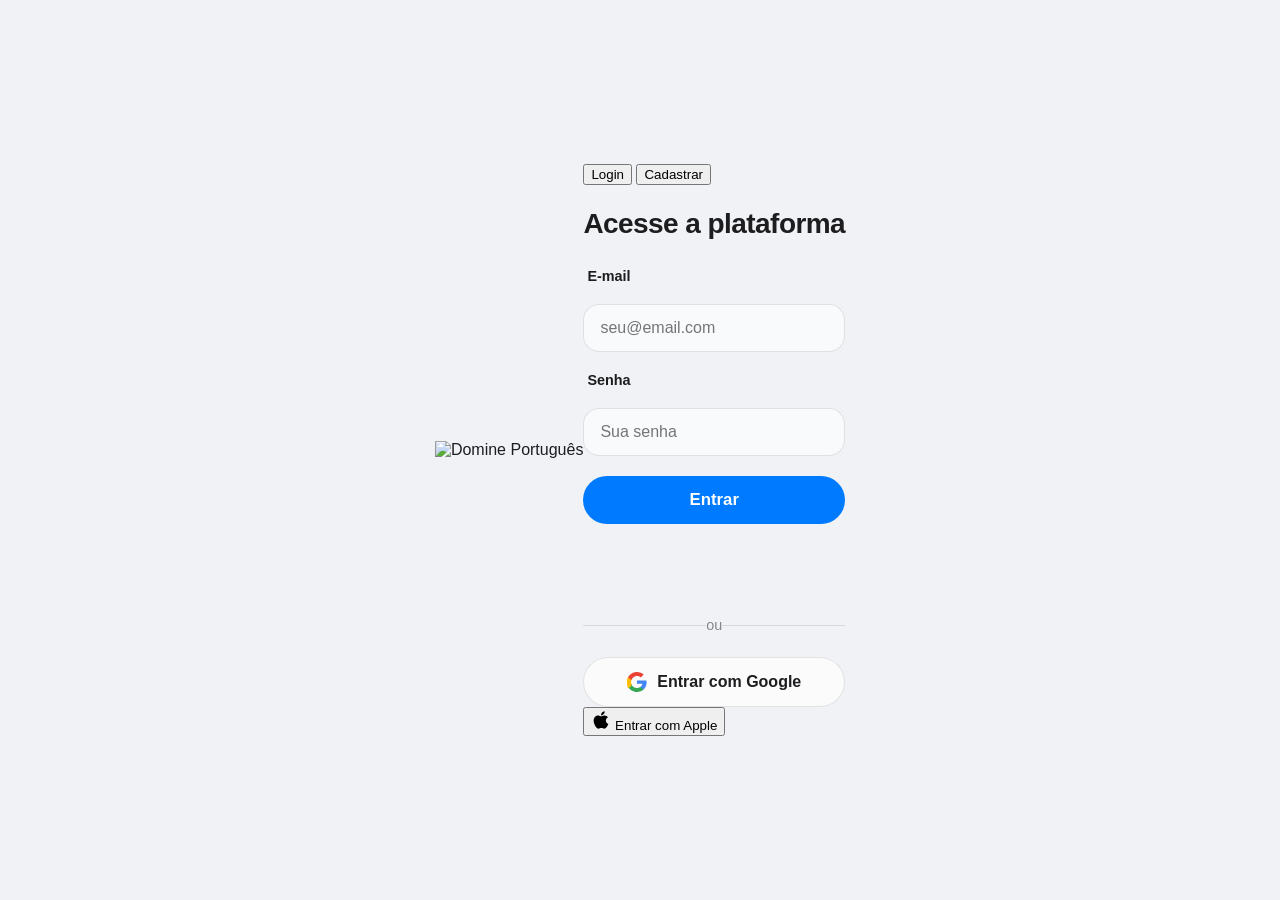
==== commit 5085e16e: "V2 ALISSA" ====
--- a/login.html
+++ b/login.html
@@ -4,66 +4,49 @@
   <meta charset="UTF-8"/>
   <meta name="viewport" content="width=device-width, initial-scale=1"/>
   <title>Entrar - Domine Português</title>
-  
+  <link href="https://fonts.googleapis.com/css2?family=Inter:wght@400;600;700&display=swap" rel="stylesheet"/>
+  <link rel="stylesheet" href="style.css?v=fix"/>
   <link rel="icon" href="favicon.jpg" type="image/jpeg"/>
-  
-  <link href="https://fonts.googleapis.com/css2?family=Inter:wght@400;500;600;700&display=swap" rel="stylesheet"/>
-  
-  <link rel="stylesheet" href="style.css?v=final2"/>
 </head>
 <body id="page-login">
 
-  <div class="login-wallpaper"></div>
+  <header class="dp-header">
+    <img src="logo.jpg" alt="Domine Português" class="dp-logo" style="max-height: 50px; width: auto;"/>
+  </header>
 
-  <main class="login-glass-panel">
-    <img src="logo.jpg" alt="Domine Português" class="login-logo"/>
-    <h1 class="login-title">Bem-vindo de volta</h1>
-    <p class="login-subtitle">Acesse sua conta para continuar</p>
+  <main class="login-page">
+    <div class="tab-buttons">
+      <button type="button" class="tab-active">Login</button>
+      <button type="button" onclick="window.location.href='register.html'">Cadastrar</button>
+    </div>
 
     <form id="loginForm" class="login-form" autocomplete="off">
-      <div class="form-group">
-        <label for="emailLogin">E-mail</label>
-        <input type="email" id="emailLogin" required placeholder="seu@email.com"/>
-      </div>
-      <div class="form-group">
-        <label for="passwordLogin">Senha</label>
-        <input type="password" id="passwordLogin" required placeholder="Sua senha"/>
-      </div>
+      <h2 class="login-title">Acesse a plataforma</h2>
       
+      <label for="emailLogin">E-mail</label>
+      <input type="email" id="emailLogin" required autocomplete="username" placeholder="seu@email.com"/>
+      
+      <label for="passwordLogin">Senha</label>
+      <input type="password" id="passwordLogin" required autocomplete="current-password" placeholder="Sua senha"/>
+      
+      <button type="submit" class="btn-primary">Entrar</button>
       <p class="error-msg" id="loginError"></p>
-      <button type="submit" class="btn-primary">Entrar na Plataforma</button>
     </form>
-    
-    <div class="form-divider"><span>ou continue com</span></div>
 
-    <div style="display: flex; flex-direction: column; gap: 10px;">
-      
-      <button id="googleLoginBtn" class="btn-google">
-        <svg width="20" height="20" viewBox="0 0 20 20" xmlns="http://www.w3.org/2000/svg">
-          <path d="M19.6 10.23c0-.63-.06-1.25-.18-1.84H10v3.48h5.38c-.23 1.24-.96 2.29-2.04 3.02v2.51h3.3c1.93-1.78 3.04-4.39 3.04-7.17z" fill="#4285F4"/>
-          <path d="M10 20c2.7 0 4.96-.89 6.62-2.42l-3.3-2.51c-.9.6-2.04.96-3.32.96-2.61 0-4.81-1.76-5.6-4.12H1.03v2.6C2.69 17.81 6.07 20 10 20z" fill="#34A853"/>
-          <path d="M4.4 11.91c-.2-.6-.31-1.24-.31-1.91 0-.67.11-1.31.31-1.91v-2.6H1.03C.37 5.19 0 7.52 0 10c0 2.48.37 4.81 1.03 6.49l3.37-2.58z" fill="#FBBC05"/>
-          <path d="M10 3.88c1.47 0 2.79.51 3.82 1.5l2.87-2.87C14.96.89 12.7 0 10 0 6.07 0 2.69 2.19 1.03 5.49l3.37 2.6c.79-2.36 2.99-4.12 5.6-4.12z" fill="#EA4335"/>
-        </svg>
-        <span>Continuar com Google</span>
-      </button>
+    <p class="form-divider">ou</p>
 
-      <button id="appleLoginBtn" class="btn-google" style="color: black; border-color: black;">
-        <svg width="20" height="20" fill="black" viewBox="0 0 384 512" xmlns="http://www.w3.org/2000/svg">
-          <path d="M318.7 268.7c-.2-36.7 16.4-64.4 50-84.8-18.8-26.9-47.2-41.7-84.7-44.6-35.5-2.8-74.3 20.7-88.5 20.7-15 0-49.4-19.7-76.4-19.7C63.3 141.2 4 184.8 4 273.5q0 39.3 14.4 81.2c12.8 36.7 59 126.7 107.2 125.2 25.2-.6 43-17.9 75.8-17.9 31.8 0 48.3 17.9 76.4 17.9 48.6-.7 90.4-82.5 102.6-119.3-65.2-30.7-61.7-90-61.7-91.9zm-56.6-164.2c27.3-32.4 24.8-61.9 24-72.5-24.1 1.4-52 16.4-67.9 34.9-17.5 19.8-27.8 44.3-25.6 71.9 26.1 2 49.9-11.4 69.5-34.3z"/>
-        </svg>
-        <span>Continuar com Apple</span>
-      </button>
+    <button id="googleLoginBtn" class="btn-google">
+      <svg width="20" height="20" viewBox="0 0 20 20"><path d="M19.6 10.23c0-.63-.06-1.25-.18-1.84H10v3.48h5.38c-.23 1.24-.96 2.29-2.04 3.02v2.51h3.3c1.93-1.78 3.04-4.39 3.04-7.17z" fill="#4285F4"/><path d="M10 20c2.7 0 4.96-.89 6.62-2.42l-3.3-2.51c-.9.6-2.04.96-3.32.96-2.61 0-4.81-1.76-5.6-4.12H1.03v2.6C2.69 17.81 6.07 20 10 20z" fill="#34A853"/><path d="M4.4 11.91c-.2-.6-.31-1.24-.31-1.91 0-.67.11-1.31.31-1.91v-2.6H1.03C.37 5.19 0 7.52 0 10c0 2.48.37 4.81 1.03 6.49l3.37-2.58z" fill="#FBBC05"/><path d="M10 3.88c1.47 0 2.79.51 3.82 1.5l2.87-2.87C14.96.89 12.7 0 10 0 6.07 0 2.69 2.19 1.03 5.49l3.37 2.6c.79-2.36 2.99-4.12 5.6-4.12z" fill="#EA4335"/></svg>
+      <span>Entrar com Google</span>
+    </button>
 
-    </div>
-    
-    <p class="form-link">
-      Não tem uma conta? <a href="register.html">Cadastre-se</a>
-    </p>
+    <button id="appleLoginBtn" class="btn-apple">
+      <svg width="20" height="20" fill="currentColor" viewBox="0 0 384 512"><path d="M318.7 268.7c-.2-36.7 16.4-64.4 50-84.8-18.8-26.9-47.2-41.7-84.7-44.6-35.5-2.8-74.3 20.7-88.5 20.7-15 0-49.4-19.7-76.4-19.7C63.3 141.2 4 184.8 4 273.5q0 39.3 14.4 81.2c12.8 36.7 59 126.7 107.2 125.2 25.2-.6 43-17.9 75.8-17.9 31.8 0 48.3 17.9 76.4 17.9 48.6-.7 90.4-82.5 102.6-119.3-65.2-30.7-61.7-90-61.7-91.9zm-56.6-164.2c27.3-32.4 24.8-61.9 24-72.5-24.1 1.4-52 16.4-67.9 34.9-17.5 19.8-27.8 44.3-25.6 71.9 26.1 2 49.9-11.4 69.5-34.3z"/></svg>
+      <span>Entrar com Apple</span>
+    </button>
+
   </main>
 
-  <footer class="dp-footer">© 2025 Domine Português</footer>
-  
   <script type="module" src="js/main.js"></script>
 </body>
 </html>
